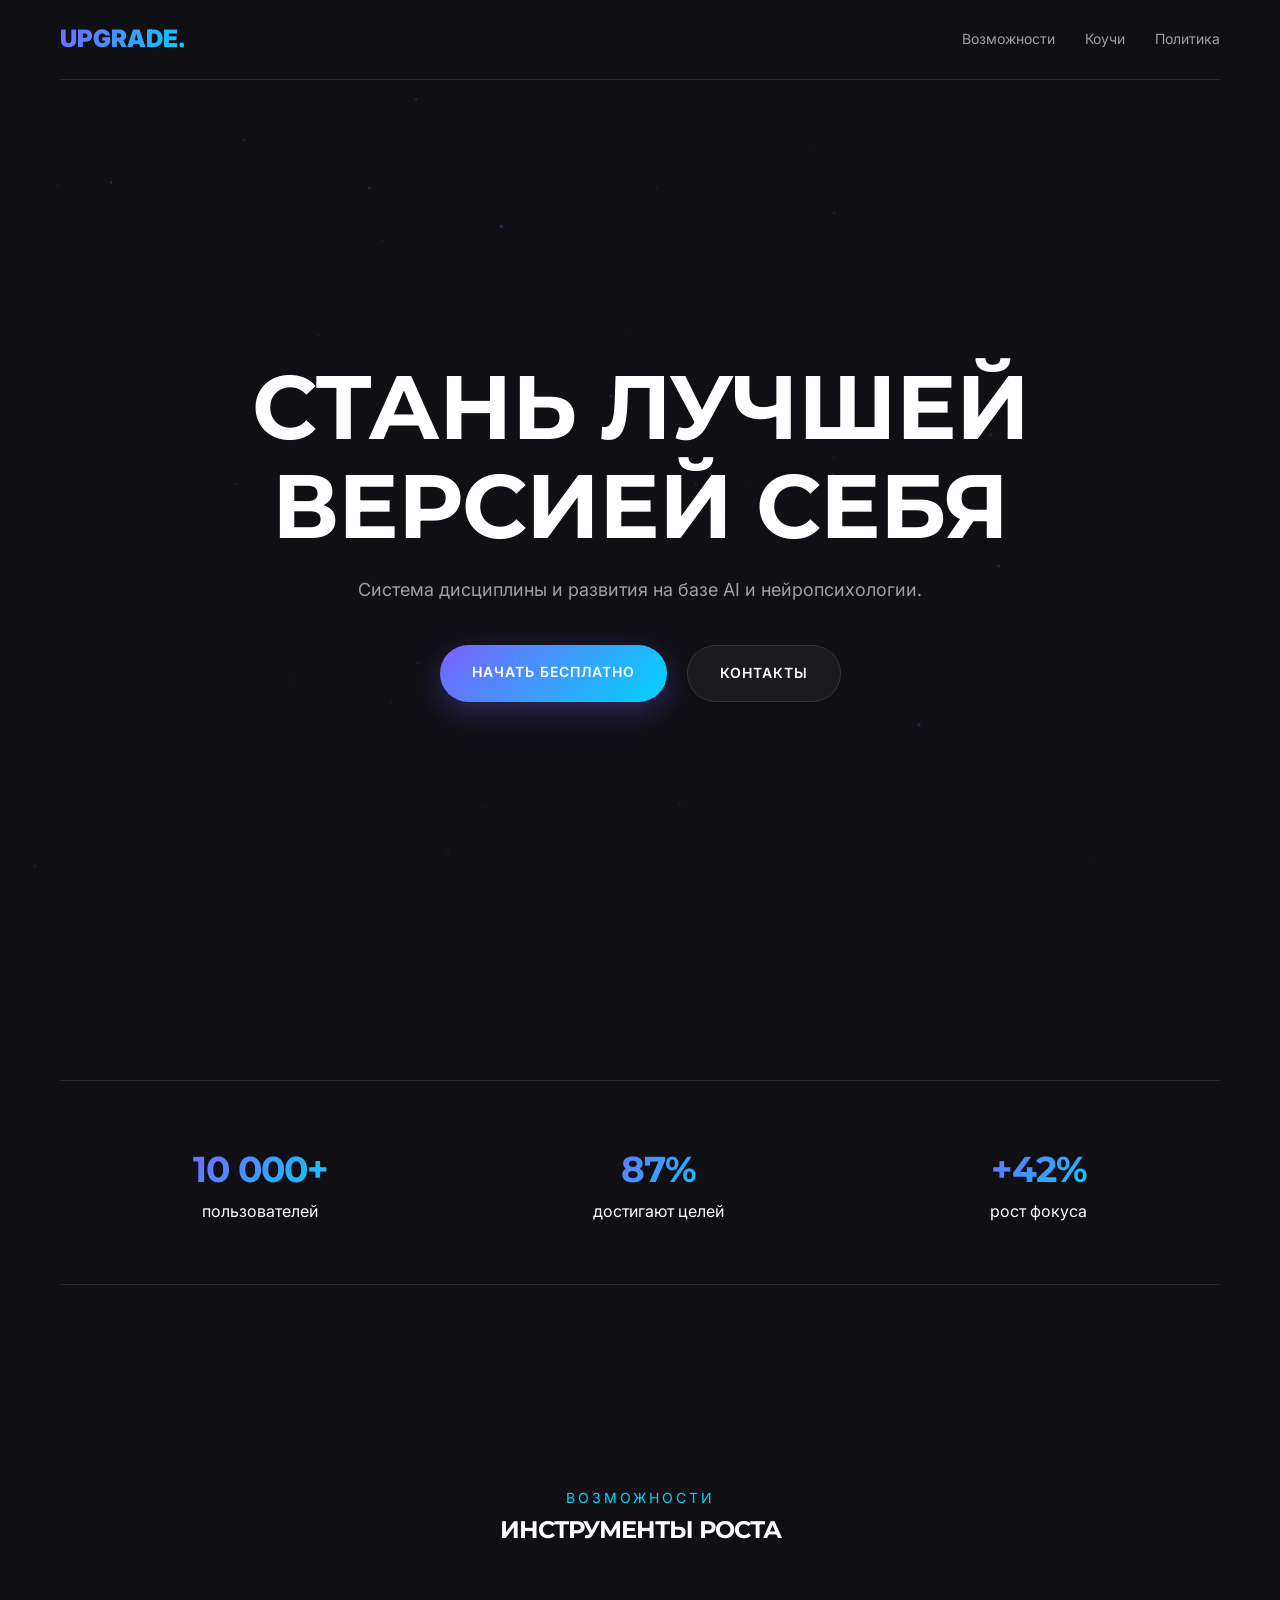
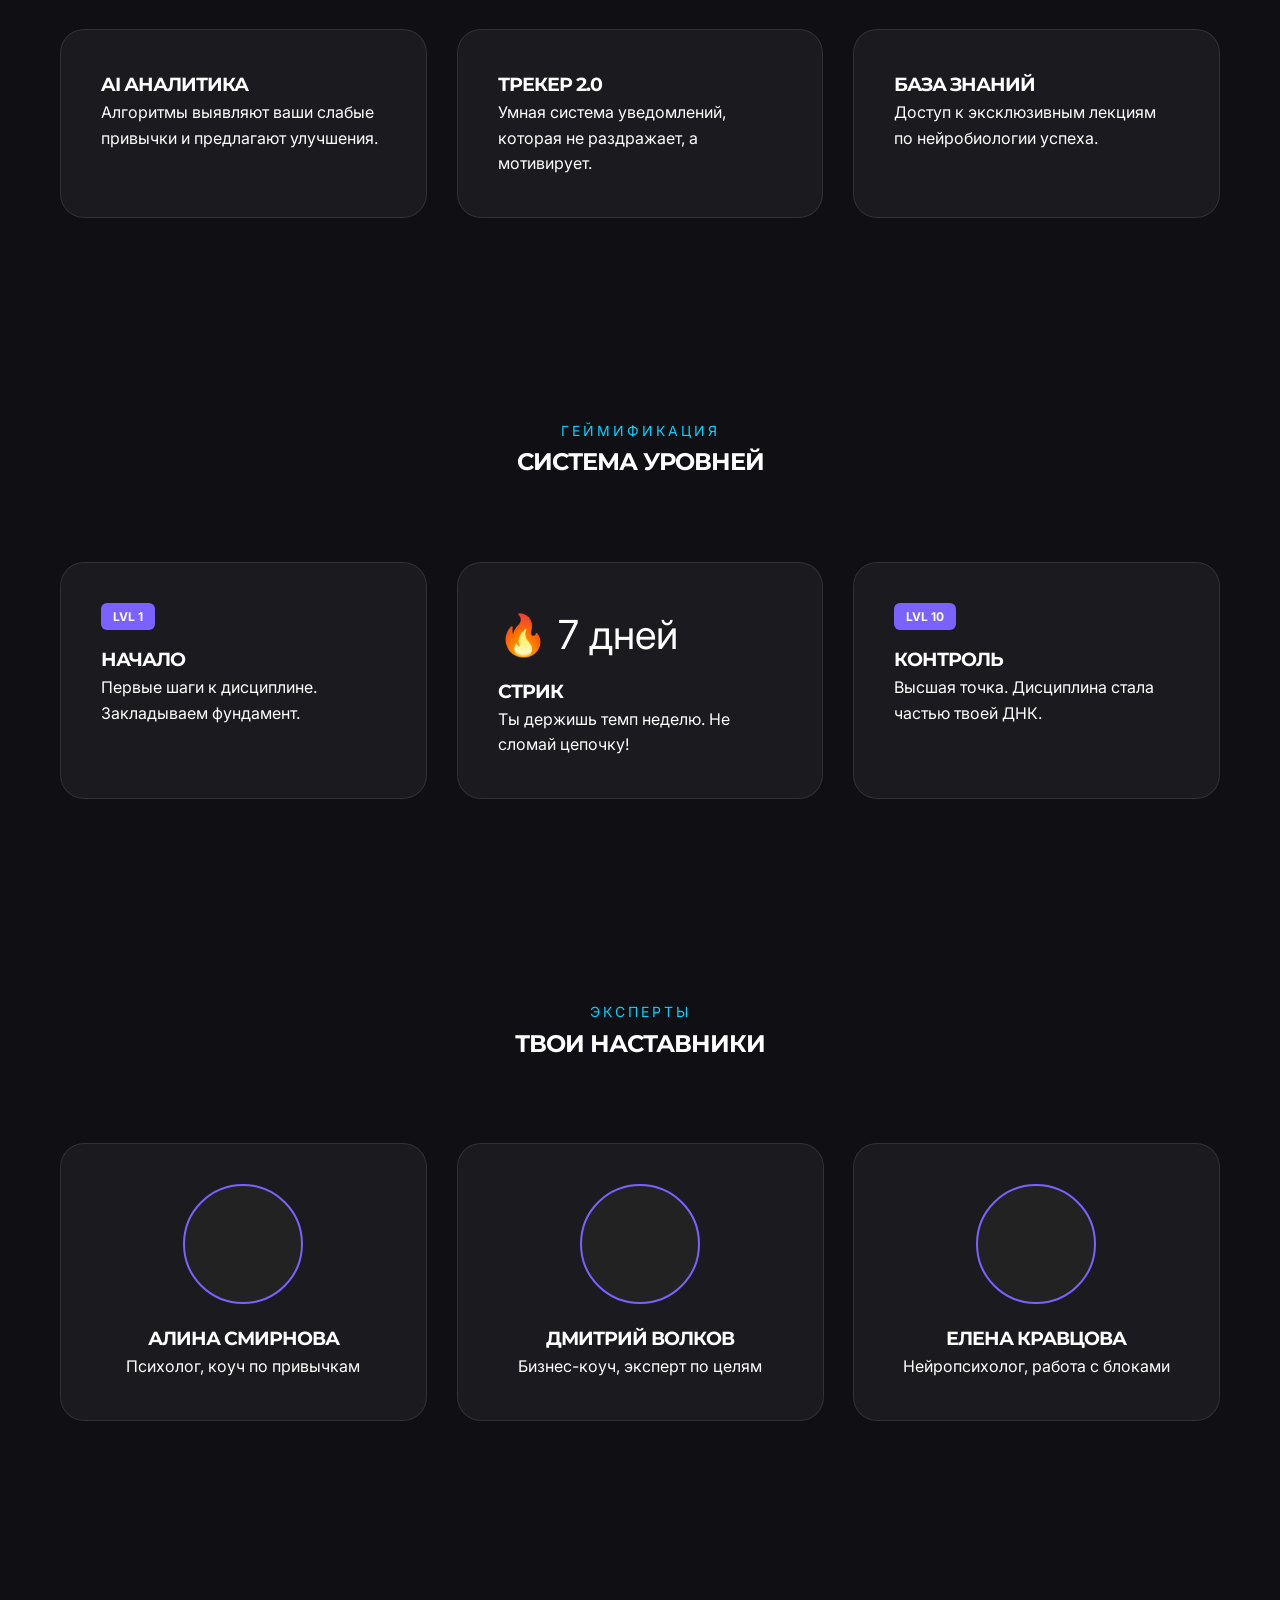
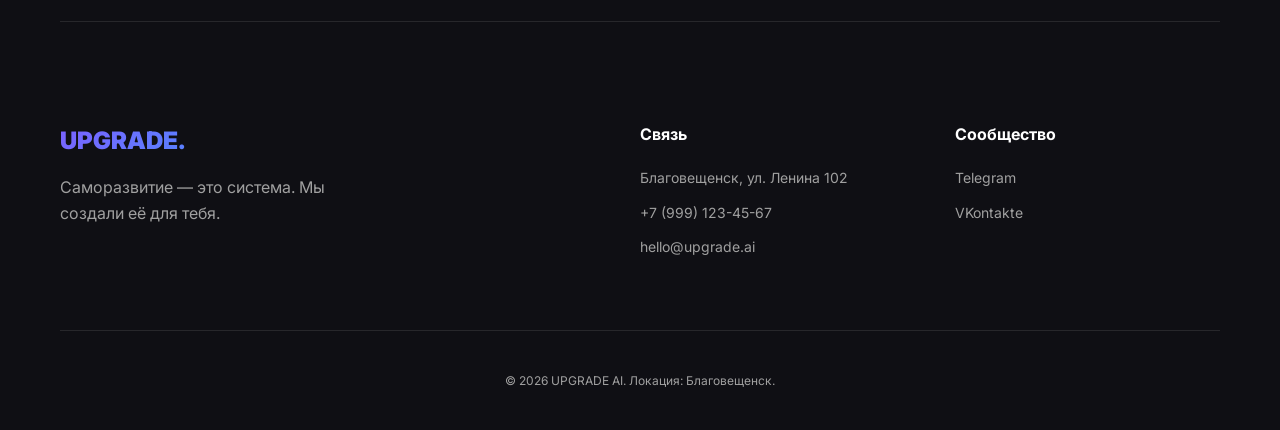
==== index.html @ e36c4b7e "Add files via upload" ====
<!DOCTYPE html>
<html lang="ru">
<head>
    <meta charset="UTF-8">
    <meta name="viewport" content="width=device-width, initial-scale=1.0">
    <title>Upgrade | Система твоего развития</title>
    
    <link rel="preconnect" href="https://fonts.googleapis.com">
    <link href="https://fonts.googleapis.com/css2?family=Inter:wght@300;400;600;800&family=Montserrat:wght@700;900&display=swap" rel="stylesheet">
    
    <link href="https://unpkg.com/aos@2.3.1/dist/aos.css" rel="stylesheet">
    
    <style>
        :root {
            --bg-color: #0F0F14;
            --accent-purple: #7B61FF;
            --accent-blue: #00D4FF;
            --text-main: #FFFFFF;
            --text-dim: #A0A0A0;
            --glass-bg: rgba(255, 255, 255, 0.05);
            --glass-border: rgba(255, 255, 255, 0.1);
            --gradient: linear-gradient(135deg, var(--accent-purple), var(--accent-blue));
        }

        * {
            margin: 0;
            padding: 0;
            box-sizing: border-box;
            scroll-behavior: smooth;
        }

        body {
            background-color: var(--bg-color);
            color: var(--text-main);
            font-family: 'Inter', sans-serif;
            overflow-x: hidden;
            line-height: 1.6;
        }

        h1, h2, h3 {
            font-family: 'Montserrat', sans-serif;
            text-transform: uppercase;
            letter-spacing: -1px;
        }

        /* Canvas Background */
        #bg-canvas {
            position: fixed;
            top: 0;
            left: 0;
            width: 100%;
            height: 100%;
            z-index: -1;
            opacity: 0.6;
        }

        .container {
            max-width: 1200px;
            margin: 0 auto;
            padding: 0 20px;
        }

        /* --- HEADER --- */
        nav {
            height: 80px;
            display: flex;
            justify-content: space-between;
            align-items: center;
            border-bottom: 1px solid var(--glass-border);
            backdrop-filter: blur(10px);
            position: sticky;
            top: 0;
            z-index: 100;
        }

        .logo {
            font-weight: 900;
            font-size: 24px;
            background: var(--gradient);
            -webkit-background-clip: text;
            -webkit-text-fill-color: transparent;
            text-decoration: none;
        }

        .nav-links {
            display: flex;
            gap: 30px;
        }

        .nav-links a {
            color: var(--text-dim);
            text-decoration: none;
            font-size: 14px;
            transition: 0.3s;
            cursor: pointer;
        }

        .nav-links a:hover {
            color: var(--accent-blue);
        }

        /* --- HERO SECTION --- */
        .hero {
            height: 100vh;
            display: flex;
            flex-direction: column;
            justify-content: center;
            align-items: center;
            text-align: center;
        }

        .hero h1 {
            font-size: clamp(40px, 8vw, 90px);
            margin-bottom: 20px;
            line-height: 1.1;
        }

        .hero p {
            font-size: 18px;
            color: var(--text-dim);
            max-width: 600px;
            margin-bottom: 40px;
        }

        .btn-group {
            display: flex;
            gap: 20px;
        }

        .btn {
            padding: 16px 32px;
            border-radius: 50px;
            text-decoration: none;
            font-weight: 600;
            transition: 0.3s cubic-bezier(0.4, 0, 0.2, 1);
            font-size: 14px;
            text-transform: uppercase;
            letter-spacing: 1px;
            display: inline-block;
            cursor: pointer;
            border: none;
        }

        .btn-primary {
            background: var(--gradient);
            color: white;
            box-shadow: 0 10px 30px rgba(123, 97, 255, 0.3);
        }

        .btn-primary:hover {
            transform: translateY(-5px);
            box-shadow: 0 15px 40px rgba(123, 97, 255, 0.5);
        }

        .btn-secondary {
            border: 1px solid var(--glass-border);
            color: white;
            background: var(--glass-bg);
        }

        /* --- STATS --- */
        .stats-bar {
            display: flex;
            justify-content: space-around;
            padding: 60px 0;
            border-top: 1px solid var(--glass-border);
            border-bottom: 1px solid var(--glass-border);
            margin: 100px 0;
            text-align: center;
        }

        .stat-item h3 {
            font-size: 36px;
            background: var(--gradient);
            -webkit-background-clip: text;
            -webkit-text-fill-color: transparent;
        }

        /* --- GRID & CARDS --- */
        section { padding: 100px 0; }
        
        .section-title {
            text-align: center;
            margin-bottom: 80px;
        }

        .section-title span {
            color: var(--accent-blue);
            font-size: 14px;
            letter-spacing: 3px;
        }

        .grid {
            display: grid;
            grid-template-columns: repeat(auto-fit, minmax(280px, 1fr));
            gap: 30px;
        }

        .glass-card {
            background: var(--glass-bg);
            border: 1px solid var(--glass-border);
            padding: 40px;
            border-radius: 24px;
            backdrop-filter: blur(12px);
            transition: 0.4s ease;
        }

        .glass-card:hover {
            transform: translateY(-10px);
            border-color: var(--accent-purple);
        }

        /* --- GAMIFICATION --- */
        .level-badge {
            display: inline-block;
            padding: 4px 12px;
            border-radius: 6px;
            background: var(--accent-purple);
            font-size: 12px;
            font-weight: bold;
            margin-bottom: 15px;
        }

        .streak-fire { font-size: 40px; margin-bottom: 10px; }

        /* --- COACHES --- */
        .coach-card { text-align: center; }
        .coach-img {
            width: 120px;
            height: 120px;
            border-radius: 50%;
            margin: 0 auto 20px;
            background: #222;
            border: 2px solid var(--accent-purple);
        }

        /* --- PRICING --- */
        .featured { border: 2px solid var(--accent-purple) !important; transform: scale(1.05); }

        /* --- FOOTER --- */
        footer {
            padding: 100px 0 40px;
            border-top: 1px solid var(--glass-border);
            margin-top: 100px;
        }

        .footer-grid {
            display: grid;
            grid-template-columns: 2fr 1fr 1fr;
            gap: 50px;
            margin-bottom: 60px;
        }

        .footer-logo-side p { color: var(--text-dim); margin-top: 15px; max-width: 300px; }
        .footer-title { margin-bottom: 20px; font-size: 16px; }
        .contact-list { list-style: none; }
        .contact-list li { margin-bottom: 12px; color: var(--text-dim); font-size: 14px; }
        .contact-list a { color: var(--text-dim); text-decoration: none; transition: 0.3s; }
        .contact-list a:hover { color: var(--accent-blue); }

        .copyright {
            text-align: center;
            padding-top: 40px;
            border-top: 1px solid var(--glass-border);
            font-size: 12px;
            color: var(--text-dim);
        }

        /* --- MODAL --- */
        .modal {
            position: fixed;
            top: 0; left: 0; width: 100%; height: 100%;
            background: rgba(0,0,0,0.9);
            backdrop-filter: blur(20px);
            z-index: 1000;
            display: none;
            justify-content: center;
            align-items: center;
            padding: 20px;
        }

        .modal-content {
            background: #16161D;
            border: 1px solid var(--glass-border);
            width: 100%; max-width: 700px;
            max-height: 80vh;
            border-radius: 30px;
            padding: 40px;
            overflow-y: auto;
            position: relative;
        }

        .close-modal {
            position: absolute; top: 20px; right: 20px;
            font-size: 24px; cursor: pointer; color: var(--text-dim);
        }

        @media (max-width: 768px) {
            .footer-grid { grid-template-columns: 1fr; }
            .hero h1 { font-size: 40px; }
        }
    </style>
</head>
<body>

    <canvas id="bg-canvas"></canvas>

    <div class="container">
        <nav>
            <a href="#" class="logo">UPGRADE.</a>
            <div class="nav-links">
                <a href="#features">Возможности</a>
                <a href="#coaches">Коучи</a>
                <a onclick="openModal()">Политика</a>
            </div>
        </nav>

        <section class="hero">
            <h1 data-aos="zoom-out">Стань лучшей <br> версией себя</h1>
            <p data-aos="fade-up" data-aos-delay="200">Система дисциплины и развития на базе AI и нейропсихологии.</p>
            <div class="btn-group" data-aos="fade-up" data-aos-delay="400">
                <a href="#" class="btn btn-primary">Начать бесплатно</a>
                <a href="#contacts" class="btn btn-secondary">Контакты</a>
            </div>
        </section>

        <div class="stats-bar" data-aos="fade-in">
            <div class="stat-item"><h3>10 000+</h3><p>пользователей</p></div>
            <div class="stat-item"><h3>87%</h3><p>достигают целей</p></div>
            <div class="stat-item"><h3>+42%</h3><p>рост фокуса</p></div>
        </div>

        <section id="features">
            <div class="section-title" data-aos="fade-up">
                <span>ВОЗМОЖНОСТИ</span>
                <h2>Инструменты роста</h2>
            </div>
            <div class="grid">
                <div class="glass-card" data-aos="fade-up">
                    <h3>AI Аналитика</h3>
                    <p>Алгоритмы выявляют ваши слабые привычки и предлагают улучшения.</p>
                </div>
                <div class="glass-card" data-aos="fade-up" data-aos-delay="100">
                    <h3>Трекер 2.0</h3>
                    <p>Умная система уведомлений, которая не раздражает, а мотивирует.</p>
                </div>
                <div class="glass-card" data-aos="fade-up" data-aos-delay="200">
                    <h3>База знаний</h3>
                    <p>Доступ к эксклюзивным лекциям по нейробиологии успеха.</p>
                </div>
            </div>
        </section>

        <section>
            <div class="section-title" data-aos="fade-up">
                <span>ГЕЙМИФИКАЦИЯ</span>
                <h2>Система уровней</h2>
            </div>
            <div class="grid">
                <div class="glass-card" data-aos="fade-right">
                    <div class="level-badge">LVL 1</div>
                    <h3>Начало</h3>
                    <p>Первые шаги к дисциплине. Закладываем фундамент.</p>
                </div>
                <div class="glass-card" data-aos="fade-up">
                    <div class="streak-fire">🔥 7 дней</div>
                    <h3>Стрик</h3>
                    <p>Ты держишь темп неделю. Не сломай цепочку!</p>
                </div>
                <div class="glass-card" data-aos="fade-left">
                    <div class="level-badge">LVL 10</div>
                    <h3>Контроль</h3>
                    <p>Высшая точка. Дисциплина стала частью твоей ДНК.</p>
                </div>
            </div>
        </section>

        <section id="coaches">
            <div class="section-title" data-aos="fade-up">
                <span>ЭКСПЕРТЫ</span>
                <h2>Твои наставники</h2>
            </div>
            <div class="grid">
                <div class="glass-card coach-card" data-aos="flip-left">
                    <div class="coach-img"></div>
                    <h3>Алина Смирнова</h3>
                    <p>Психолог, коуч по привычкам</p>
                </div>
                <div class="glass-card coach-card" data-aos="flip-left" data-aos-delay="100">
                    <div class="coach-img"></div>
                    <h3>Дмитрий Волков</h3>
                    <p>Бизнес-коуч, эксперт по целям</p>
                </div>
                <div class="glass-card coach-card" data-aos="flip-left" data-aos-delay="200">
                    <div class="coach-img"></div>
                    <h3>Елена Кравцова</h3>
                    <p>Нейропсихолог, работа с блоками</p>
                </div>
            </div>
        </section>

        <footer id="contacts">
            <div class="footer-grid">
                <div class="footer-logo-side">
                    <div class="logo">UPGRADE.</div>
                    <p>Саморазвитие — это система. Мы создали её для тебя.</p>
                </div>
                
                <div>
                    <h4 class="footer-title">Связь</h4>
                    <ul class="contact-list">
                        <li>Благовещенск, ул. Ленина 102</li>
                        <li><a href="tel:+79991234567">+7 (999) 123-45-67</a></li>
                        <li><a href="mailto:hello@upgrade.ai">hello@upgrade.ai</a></li>
                    </ul>
                </div>

                <div>
                    <h4 class="footer-title">Сообщество</h4>
                    <ul class="contact-list">
                        <li><a href="#">Telegram</a></li>
                        <li><a href="#">VKontakte</a></li>
                    </ul>
                </div>
            </div>
            <div class="copyright">
                © 2026 UPGRADE AI. Локация: Благовещенск.
            </div>
        </footer>
    </div>

    <div id="privacyModal" class="modal">
        <div class="modal-content">
            <span class="close-modal" onclick="closeModal()">&times;</span>
            <h2>Политика конфиденциальности</h2>
            <p><strong>Последнее обновление:</strong> 22 апреля 2026 г.</p>
            <p>Ваша конфиденциальность важна для нас. Upgrade AI ("мы", "наш") обязуется защищать ваши персональные данные.</p>
            
            <h3>1. Сбор данных</h3>
            <p>Мы собираем информацию, которую вы предоставляете напрямую: имя, email и данные о ваших привычках для работы алгоритмов AI.</p>
            
            <h3>2. Использование данных</h3>
            <p>Данные используются исключительно для построения ваших персональных графиков продуктивности и связи с коучами. Мы не продаем ваши данные третьим лицам.</p>
            
            <h3>3. Безопасность</h3>
            <p>Все данные шифруются по протоколу AES-256. Доступ к вашим целям имеют только вы и ваш персональный наставник (в тарифе Elite).</p>
            
            <h3>4. Ваши права</h3>
            <p>Вы имеете право в любой момент выгрузить свои данные или полностью удалить аккаунт из нашей системы.</p>
            <button class="btn btn-secondary" onclick="closeModal()">Понятно</button>
        </div>
    </div>

    <script src="https://unpkg.com/aos@2.3.1/dist/aos.js"></script>
    <script>
        AOS.init({ duration: 1000, once: true });

        function openModal() { document.getElementById('privacyModal').style.display = 'flex'; }
        function closeModal() { document.getElementById('privacyModal').style.display = 'none'; }

        // Particles
        const canvas = document.getElementById('bg-canvas');
        const ctx = canvas.getContext('2d');
        let particles = [];
        function resize() { canvas.width = window.innerWidth; canvas.height = window.innerHeight; }
        window.addEventListener('resize', resize); resize();
        class Particle {
            constructor() {
                this.x = Math.random() * canvas.width;
                this.y = Math.random() * canvas.height;
                this.size = Math.random() * 2;
                this.speedX = Math.random() * 0.4 - 0.2;
                this.speedY = Math.random() * 0.4 - 0.2;
                this.opacity = Math.random() * 0.5;
            }
            update() {
                this.x += this.speedX; this.y += this.speedY;
                if (this.x > canvas.width) this.x = 0; if (this.y > canvas.height) this.y = 0;
            }
            draw() {
                ctx.fillStyle = `rgba(123, 97, 255, ${this.opacity})`;
                ctx.beginPath(); ctx.arc(this.x, this.y, this.size, 0, Math.PI * 2); ctx.fill();
            }
        }
        for (let i = 0; i < 70; i++) particles.push(new Particle());
        function animate() {
            ctx.clearRect(0, 0, canvas.width, canvas.height);
            particles.forEach(p => { p.update(); p.draw(); });
            requestAnimationFrame(animate);
        }
        animate();
    </script>
</body>
</html>
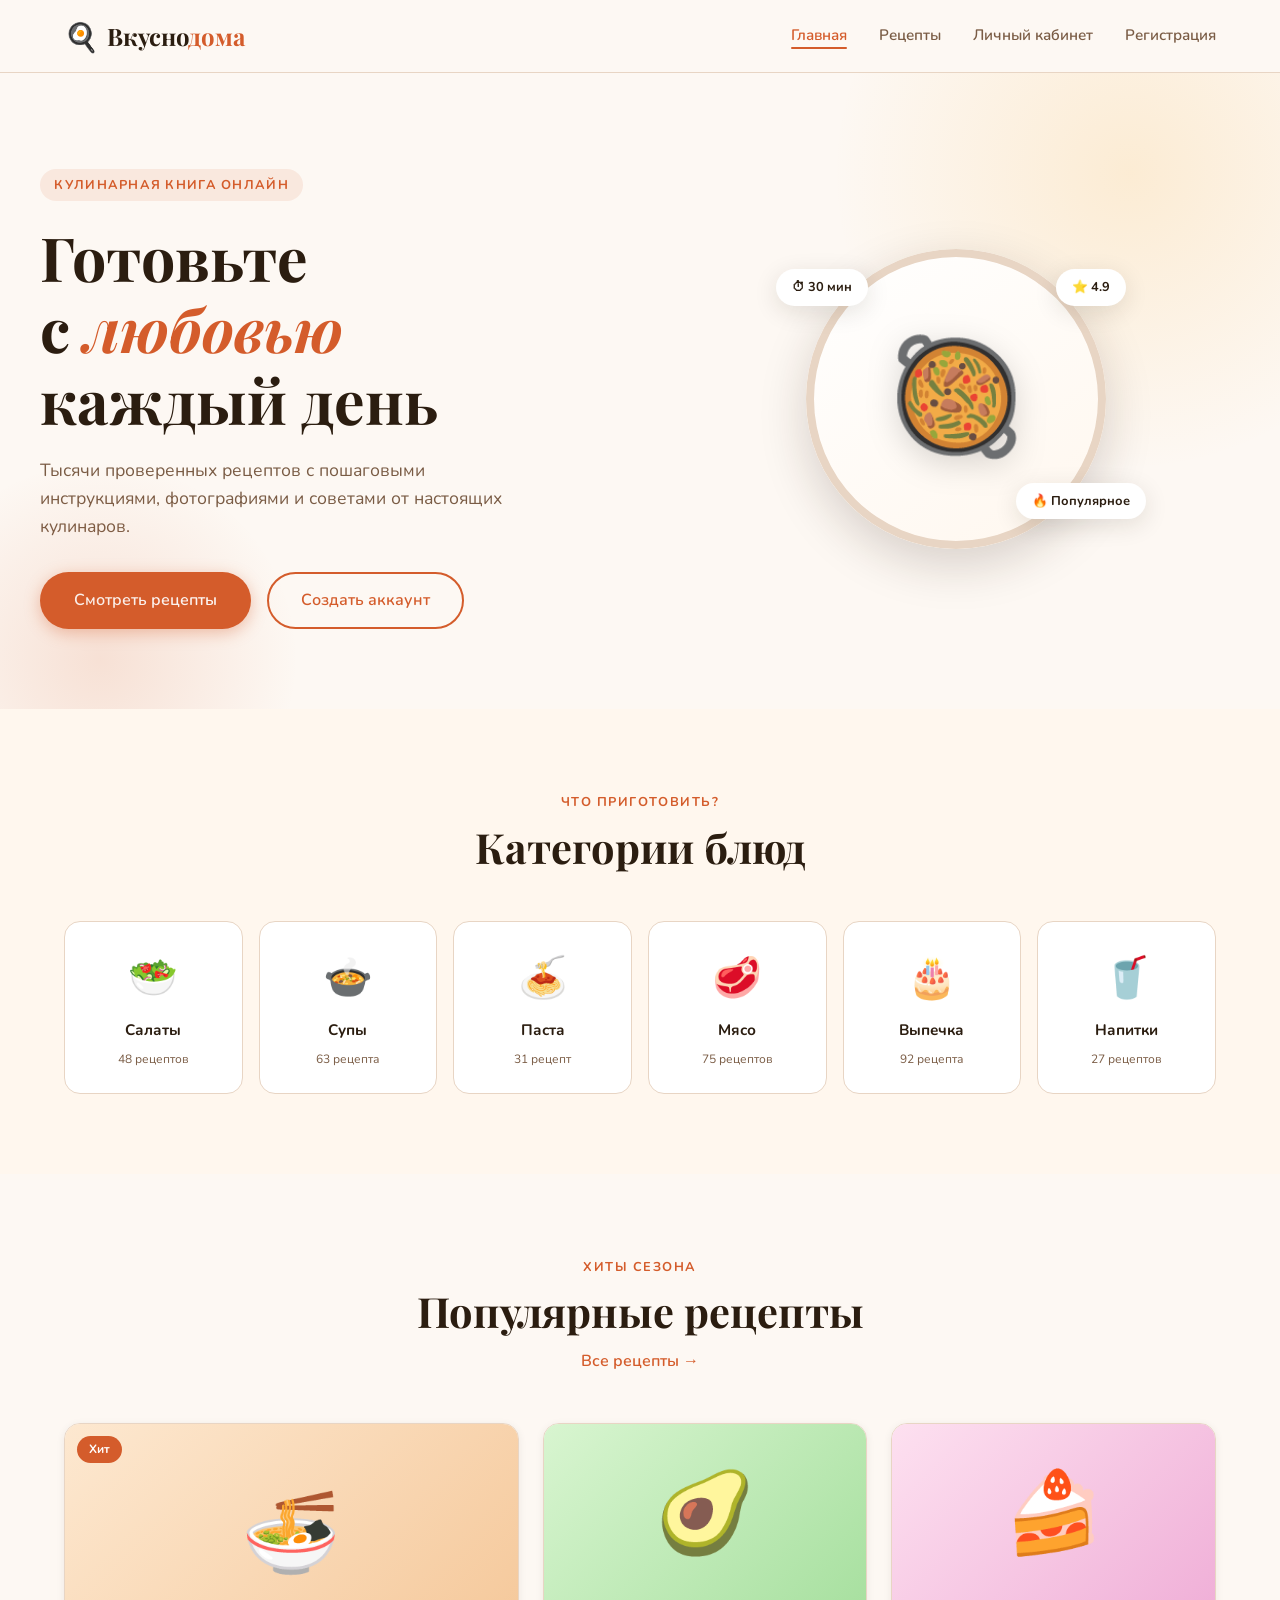
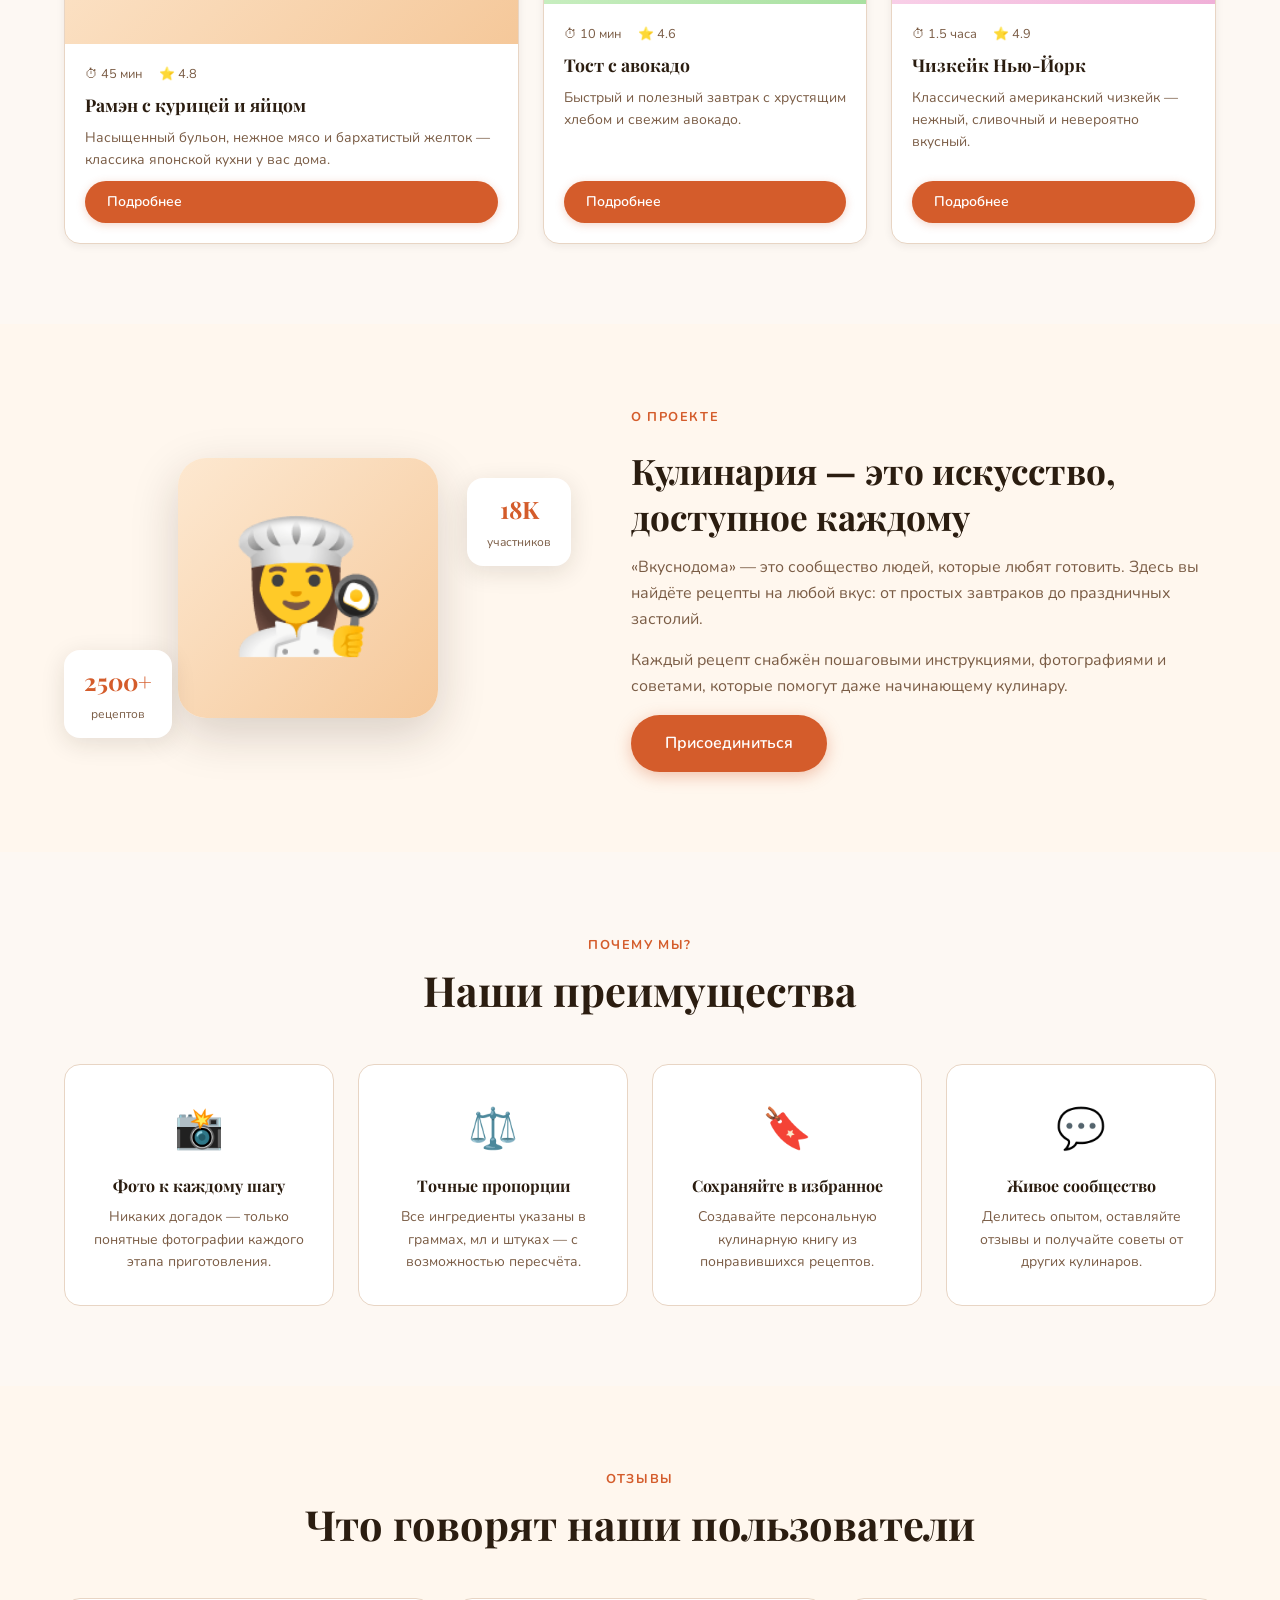
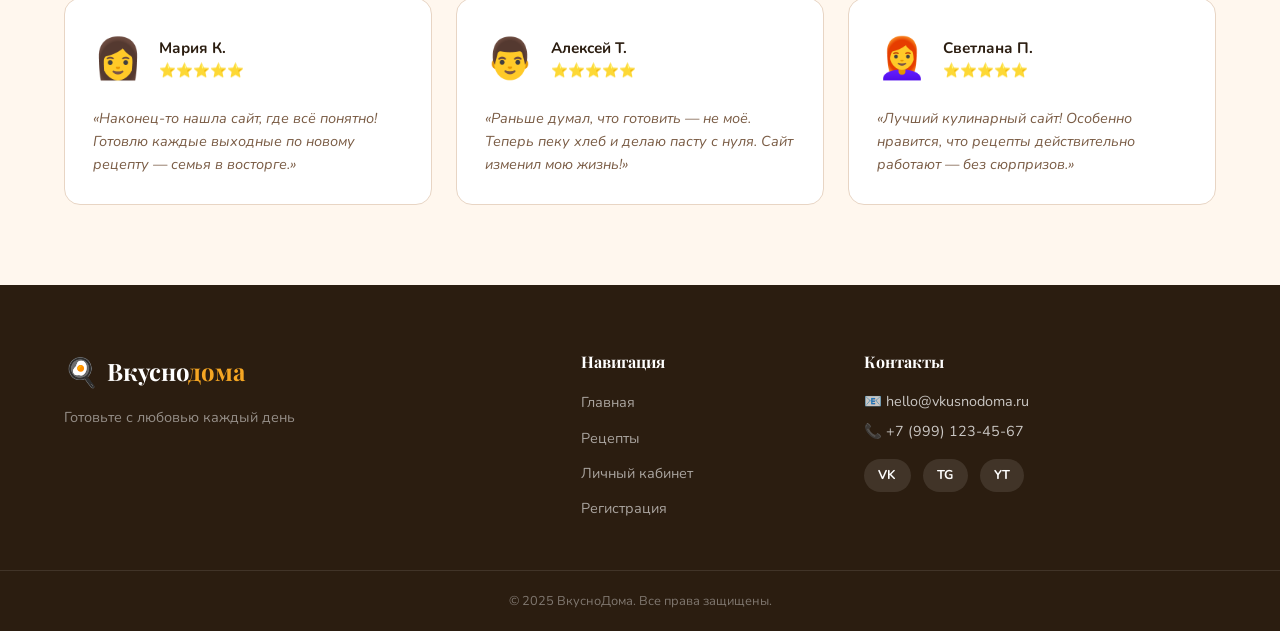
==== commit 31008be4: "Add files via upload" ====
--- a/index.html
+++ b/index.html
@@ -1,494 +1,346 @@
-<!DOCTYPE html>
-<html lang="ru">
-<head>
-    <meta charset="UTF-8">
-    <meta name="viewport" content="width=device-width, initial-scale=1.0">
-    <title>Upgrade | Система твоего развития</title>
-    
-    <link rel="preconnect" href="https://fonts.googleapis.com">
-    <link href="https://fonts.googleapis.com/css2?family=Inter:wght@300;400;600;800&family=Montserrat:wght@700;900&display=swap" rel="stylesheet">
-    
-    <link href="https://unpkg.com/aos@2.3.1/dist/aos.css" rel="stylesheet">
-    
-    <style>
-        :root {
-            --bg-color: #0F0F14;
-            --accent-purple: #7B61FF;
-            --accent-blue: #00D4FF;
-            --text-main: #FFFFFF;
-            --text-dim: #A0A0A0;
-            --glass-bg: rgba(255, 255, 255, 0.05);
-            --glass-border: rgba(255, 255, 255, 0.1);
-            --gradient: linear-gradient(135deg, var(--accent-purple), var(--accent-blue));
-        }
-
-        * {
-            margin: 0;
-            padding: 0;
-            box-sizing: border-box;
-            scroll-behavior: smooth;
-        }
-
-        body {
-            background-color: var(--bg-color);
-            color: var(--text-main);
-            font-family: 'Inter', sans-serif;
-            overflow-x: hidden;
-            line-height: 1.6;
-        }
-
-        h1, h2, h3 {
-            font-family: 'Montserrat', sans-serif;
-            text-transform: uppercase;
-            letter-spacing: -1px;
-        }
-
-        /* Canvas Background */
-        #bg-canvas {
-            position: fixed;
-            top: 0;
-            left: 0;
-            width: 100%;
-            height: 100%;
-            z-index: -1;
-            opacity: 0.6;
-        }
-
-        .container {
-            max-width: 1200px;
-            margin: 0 auto;
-            padding: 0 20px;
-        }
-
-        /* --- HEADER --- */
-        nav {
-            height: 80px;
-            display: flex;
-            justify-content: space-between;
-            align-items: center;
-            border-bottom: 1px solid var(--glass-border);
-            backdrop-filter: blur(10px);
-            position: sticky;
-            top: 0;
-            z-index: 100;
-        }
-
-        .logo {
-            font-weight: 900;
-            font-size: 24px;
-            background: var(--gradient);
-            -webkit-background-clip: text;
-            -webkit-text-fill-color: transparent;
-            text-decoration: none;
-        }
-
-        .nav-links {
-            display: flex;
-            gap: 30px;
-        }
-
-        .nav-links a {
-            color: var(--text-dim);
-            text-decoration: none;
-            font-size: 14px;
-            transition: 0.3s;
-            cursor: pointer;
-        }
-
-        .nav-links a:hover {
-            color: var(--accent-blue);
-        }
-
-        /* --- HERO SECTION --- */
-        .hero {
-            height: 100vh;
-            display: flex;
-            flex-direction: column;
-            justify-content: center;
-            align-items: center;
-            text-align: center;
-        }
-
-        .hero h1 {
-            font-size: clamp(40px, 8vw, 90px);
-            margin-bottom: 20px;
-            line-height: 1.1;
-        }
-
-        .hero p {
-            font-size: 18px;
-            color: var(--text-dim);
-            max-width: 600px;
-            margin-bottom: 40px;
-        }
-
-        .btn-group {
-            display: flex;
-            gap: 20px;
-        }
-
-        .btn {
-            padding: 16px 32px;
-            border-radius: 50px;
-            text-decoration: none;
-            font-weight: 600;
-            transition: 0.3s cubic-bezier(0.4, 0, 0.2, 1);
-            font-size: 14px;
-            text-transform: uppercase;
-            letter-spacing: 1px;
-            display: inline-block;
-            cursor: pointer;
-            border: none;
-        }
-
-        .btn-primary {
-            background: var(--gradient);
-            color: white;
-            box-shadow: 0 10px 30px rgba(123, 97, 255, 0.3);
-        }
-
-        .btn-primary:hover {
-            transform: translateY(-5px);
-            box-shadow: 0 15px 40px rgba(123, 97, 255, 0.5);
-        }
-
-        .btn-secondary {
-            border: 1px solid var(--glass-border);
-            color: white;
-            background: var(--glass-bg);
-        }
-
-        /* --- STATS --- */
-        .stats-bar {
-            display: flex;
-            justify-content: space-around;
-            padding: 60px 0;
-            border-top: 1px solid var(--glass-border);
-            border-bottom: 1px solid var(--glass-border);
-            margin: 100px 0;
-            text-align: center;
-        }
-
-        .stat-item h3 {
-            font-size: 36px;
-            background: var(--gradient);
-            -webkit-background-clip: text;
-            -webkit-text-fill-color: transparent;
-        }
-
-        /* --- GRID & CARDS --- */
-        section { padding: 100px 0; }
-        
-        .section-title {
-            text-align: center;
-            margin-bottom: 80px;
-        }
-
-        .section-title span {
-            color: var(--accent-blue);
-            font-size: 14px;
-            letter-spacing: 3px;
-        }
-
-        .grid {
-            display: grid;
-            grid-template-columns: repeat(auto-fit, minmax(280px, 1fr));
-            gap: 30px;
-        }
-
-        .glass-card {
-            background: var(--glass-bg);
-            border: 1px solid var(--glass-border);
-            padding: 40px;
-            border-radius: 24px;
-            backdrop-filter: blur(12px);
-            transition: 0.4s ease;
-        }
-
-        .glass-card:hover {
-            transform: translateY(-10px);
-            border-color: var(--accent-purple);
-        }
-
-        /* --- GAMIFICATION --- */
-        .level-badge {
-            display: inline-block;
-            padding: 4px 12px;
-            border-radius: 6px;
-            background: var(--accent-purple);
-            font-size: 12px;
-            font-weight: bold;
-            margin-bottom: 15px;
-        }
-
-        .streak-fire { font-size: 40px; margin-bottom: 10px; }
-
-        /* --- COACHES --- */
-        .coach-card { text-align: center; }
-        .coach-img {
-            width: 120px;
-            height: 120px;
-            border-radius: 50%;
-            margin: 0 auto 20px;
-            background: #222;
-            border: 2px solid var(--accent-purple);
-        }
-
-        /* --- PRICING --- */
-        .featured { border: 2px solid var(--accent-purple) !important; transform: scale(1.05); }
-
-        /* --- FOOTER --- */
-        footer {
-            padding: 100px 0 40px;
-            border-top: 1px solid var(--glass-border);
-            margin-top: 100px;
-        }
-
-        .footer-grid {
-            display: grid;
-            grid-template-columns: 2fr 1fr 1fr;
-            gap: 50px;
-            margin-bottom: 60px;
-        }
-
-        .footer-logo-side p { color: var(--text-dim); margin-top: 15px; max-width: 300px; }
-        .footer-title { margin-bottom: 20px; font-size: 16px; }
-        .contact-list { list-style: none; }
-        .contact-list li { margin-bottom: 12px; color: var(--text-dim); font-size: 14px; }
-        .contact-list a { color: var(--text-dim); text-decoration: none; transition: 0.3s; }
-        .contact-list a:hover { color: var(--accent-blue); }
-
-        .copyright {
-            text-align: center;
-            padding-top: 40px;
-            border-top: 1px solid var(--glass-border);
-            font-size: 12px;
-            color: var(--text-dim);
-        }
-
-        /* --- MODAL --- */
-        .modal {
-            position: fixed;
-            top: 0; left: 0; width: 100%; height: 100%;
-            background: rgba(0,0,0,0.9);
-            backdrop-filter: blur(20px);
-            z-index: 1000;
-            display: none;
-            justify-content: center;
-            align-items: center;
-            padding: 20px;
-        }
-
-        .modal-content {
-            background: #16161D;
-            border: 1px solid var(--glass-border);
-            width: 100%; max-width: 700px;
-            max-height: 80vh;
-            border-radius: 30px;
-            padding: 40px;
-            overflow-y: auto;
-            position: relative;
-        }
-
-        .close-modal {
-            position: absolute; top: 20px; right: 20px;
-            font-size: 24px; cursor: pointer; color: var(--text-dim);
-        }
-
-        @media (max-width: 768px) {
-            .footer-grid { grid-template-columns: 1fr; }
-            .hero h1 { font-size: 40px; }
-        }
-    </style>
-</head>
-<body>
-
-    <canvas id="bg-canvas"></canvas>
-
-    <div class="container">
-        <nav>
-            <a href="#" class="logo">UPGRADE.</a>
-            <div class="nav-links">
-                <a href="#features">Возможности</a>
-                <a href="#coaches">Коучи</a>
-                <a onclick="openModal()">Политика</a>
-            </div>
-        </nav>
-
-        <section class="hero">
-            <h1 data-aos="zoom-out">Стань лучшей <br> версией себя</h1>
-            <p data-aos="fade-up" data-aos-delay="200">Система дисциплины и развития на базе AI и нейропсихологии.</p>
-            <div class="btn-group" data-aos="fade-up" data-aos-delay="400">
-                <a href="#" class="btn btn-primary">Начать бесплатно</a>
-                <a href="#contacts" class="btn btn-secondary">Контакты</a>
-            </div>
-        </section>
-
-        <div class="stats-bar" data-aos="fade-in">
-            <div class="stat-item"><h3>10 000+</h3><p>пользователей</p></div>
-            <div class="stat-item"><h3>87%</h3><p>достигают целей</p></div>
-            <div class="stat-item"><h3>+42%</h3><p>рост фокуса</p></div>
-        </div>
-
-        <section id="features">
-            <div class="section-title" data-aos="fade-up">
-                <span>ВОЗМОЖНОСТИ</span>
-                <h2>Инструменты роста</h2>
-            </div>
-            <div class="grid">
-                <div class="glass-card" data-aos="fade-up">
-                    <h3>AI Аналитика</h3>
-                    <p>Алгоритмы выявляют ваши слабые привычки и предлагают улучшения.</p>
-                </div>
-                <div class="glass-card" data-aos="fade-up" data-aos-delay="100">
-                    <h3>Трекер 2.0</h3>
-                    <p>Умная система уведомлений, которая не раздражает, а мотивирует.</p>
-                </div>
-                <div class="glass-card" data-aos="fade-up" data-aos-delay="200">
-                    <h3>База знаний</h3>
-                    <p>Доступ к эксклюзивным лекциям по нейробиологии успеха.</p>
-                </div>
-            </div>
-        </section>
-
-        <section>
-            <div class="section-title" data-aos="fade-up">
-                <span>ГЕЙМИФИКАЦИЯ</span>
-                <h2>Система уровней</h2>
-            </div>
-            <div class="grid">
-                <div class="glass-card" data-aos="fade-right">
-                    <div class="level-badge">LVL 1</div>
-                    <h3>Начало</h3>
-                    <p>Первые шаги к дисциплине. Закладываем фундамент.</p>
-                </div>
-                <div class="glass-card" data-aos="fade-up">
-                    <div class="streak-fire">🔥 7 дней</div>
-                    <h3>Стрик</h3>
-                    <p>Ты держишь темп неделю. Не сломай цепочку!</p>
-                </div>
-                <div class="glass-card" data-aos="fade-left">
-                    <div class="level-badge">LVL 10</div>
-                    <h3>Контроль</h3>
-                    <p>Высшая точка. Дисциплина стала частью твоей ДНК.</p>
-                </div>
-            </div>
-        </section>
-
-        <section id="coaches">
-            <div class="section-title" data-aos="fade-up">
-                <span>ЭКСПЕРТЫ</span>
-                <h2>Твои наставники</h2>
-            </div>
-            <div class="grid">
-                <div class="glass-card coach-card" data-aos="flip-left">
-                    <div class="coach-img"></div>
-                    <h3>Алина Смирнова</h3>
-                    <p>Психолог, коуч по привычкам</p>
-                </div>
-                <div class="glass-card coach-card" data-aos="flip-left" data-aos-delay="100">
-                    <div class="coach-img"></div>
-                    <h3>Дмитрий Волков</h3>
-                    <p>Бизнес-коуч, эксперт по целям</p>
-                </div>
-                <div class="glass-card coach-card" data-aos="flip-left" data-aos-delay="200">
-                    <div class="coach-img"></div>
-                    <h3>Елена Кравцова</h3>
-                    <p>Нейропсихолог, работа с блоками</p>
-                </div>
-            </div>
-        </section>
-
-        <footer id="contacts">
-            <div class="footer-grid">
-                <div class="footer-logo-side">
-                    <div class="logo">UPGRADE.</div>
-                    <p>Саморазвитие — это система. Мы создали её для тебя.</p>
-                </div>
-                
-                <div>
-                    <h4 class="footer-title">Связь</h4>
-                    <ul class="contact-list">
-                        <li>Благовещенск, ул. Ленина 102</li>
-                        <li><a href="tel:+79991234567">+7 (999) 123-45-67</a></li>
-                        <li><a href="mailto:hello@upgrade.ai">hello@upgrade.ai</a></li>
-                    </ul>
-                </div>
-
-                <div>
-                    <h4 class="footer-title">Сообщество</h4>
-                    <ul class="contact-list">
-                        <li><a href="#">Telegram</a></li>
-                        <li><a href="#">VKontakte</a></li>
-                    </ul>
-                </div>
-            </div>
-            <div class="copyright">
-                © 2026 UPGRADE AI. Локация: Благовещенск.
-            </div>
-        </footer>
-    </div>
-
-    <div id="privacyModal" class="modal">
-        <div class="modal-content">
-            <span class="close-modal" onclick="closeModal()">&times;</span>
-            <h2>Политика конфиденциальности</h2>
-            <p><strong>Последнее обновление:</strong> 22 апреля 2026 г.</p>
-            <p>Ваша конфиденциальность важна для нас. Upgrade AI ("мы", "наш") обязуется защищать ваши персональные данные.</p>
-            
-            <h3>1. Сбор данных</h3>
-            <p>Мы собираем информацию, которую вы предоставляете напрямую: имя, email и данные о ваших привычках для работы алгоритмов AI.</p>
-            
-            <h3>2. Использование данных</h3>
-            <p>Данные используются исключительно для построения ваших персональных графиков продуктивности и связи с коучами. Мы не продаем ваши данные третьим лицам.</p>
-            
-            <h3>3. Безопасность</h3>
-            <p>Все данные шифруются по протоколу AES-256. Доступ к вашим целям имеют только вы и ваш персональный наставник (в тарифе Elite).</p>
-            
-            <h3>4. Ваши права</h3>
-            <p>Вы имеете право в любой момент выгрузить свои данные или полностью удалить аккаунт из нашей системы.</p>
-            <button class="btn btn-secondary" onclick="closeModal()">Понятно</button>
-        </div>
-    </div>
-
-    <script src="https://unpkg.com/aos@2.3.1/dist/aos.js"></script>
-    <script>
-        AOS.init({ duration: 1000, once: true });
-
-        function openModal() { document.getElementById('privacyModal').style.display = 'flex'; }
-        function closeModal() { document.getElementById('privacyModal').style.display = 'none'; }
-
-        // Particles
-        const canvas = document.getElementById('bg-canvas');
-        const ctx = canvas.getContext('2d');
-        let particles = [];
-        function resize() { canvas.width = window.innerWidth; canvas.height = window.innerHeight; }
-        window.addEventListener('resize', resize); resize();
-        class Particle {
-            constructor() {
-                this.x = Math.random() * canvas.width;
-                this.y = Math.random() * canvas.height;
-                this.size = Math.random() * 2;
-                this.speedX = Math.random() * 0.4 - 0.2;
-                this.speedY = Math.random() * 0.4 - 0.2;
-                this.opacity = Math.random() * 0.5;
-            }
-            update() {
-                this.x += this.speedX; this.y += this.speedY;
-                if (this.x > canvas.width) this.x = 0; if (this.y > canvas.height) this.y = 0;
-            }
-            draw() {
-                ctx.fillStyle = `rgba(123, 97, 255, ${this.opacity})`;
-                ctx.beginPath(); ctx.arc(this.x, this.y, this.size, 0, Math.PI * 2); ctx.fill();
-            }
-        }
-        for (let i = 0; i < 70; i++) particles.push(new Particle());
-        function animate() {
-            ctx.clearRect(0, 0, canvas.width, canvas.height);
-            particles.forEach(p => { p.update(); p.draw(); });
-            requestAnimationFrame(animate);
-        }
-        animate();
-    </script>
-</body>
-</html>+<!DOCTYPE html>
+<html lang="ru">
+<head>
+  <meta charset="UTF-8" />
+  <meta name="viewport" content="width=device-width, initial-scale=1.0" />
+  <title>Кулинарная книга — Рецепты с душой</title>
+  <link rel="stylesheet" href="style.css" />
+  <link rel="preconnect" href="https://fonts.googleapis.com" />
+  <link rel="preconnect" href="https://fonts.gstatic.com" crossorigin />
+  <link href="https://fonts.googleapis.com/css2?family=Playfair+Display:ital,wght@0,400;0,700;1,400&family=Nunito:wght@300;400;600&display=swap" rel="stylesheet" />
+</head>
+<body>
+
+  <!-- ===== HEADER ===== -->
+  <header class="header">
+    <div class="header__container">
+      <a href="index.html" class="logo">
+        <span class="logo__icon">🍳</span>
+        <span class="logo__text">Вкусно<span class="logo__text--accent">дома</span></span>
+      </a>
+
+      <nav class="nav">
+        <ul class="nav__list">
+          <li class="nav__item"><a href="index.html" class="nav__link nav__link--active">Главная</a></li>
+          <li class="nav__item"><a href="products.html" class="nav__link">Рецепты</a></li>
+          <li class="nav__item"><a href="account.html" class="nav__link">Личный кабинет</a></li>
+          <li class="nav__item"><a href="registration.html" class="nav__link">Регистрация</a></li>
+        </ul>
+      </nav>
+
+      <button class="burger" aria-label="Открыть меню">
+        <span class="burger__line"></span>
+        <span class="burger__line"></span>
+        <span class="burger__line"></span>
+      </button>
+    </div>
+
+    <!-- Mobile nav -->
+    <div class="mobile-nav">
+      <ul class="mobile-nav__list">
+        <li class="mobile-nav__item"><a href="index.html" class="mobile-nav__link">Главная</a></li>
+        <li class="mobile-nav__item"><a href="products.html" class="mobile-nav__link">Рецепты</a></li>
+        <li class="mobile-nav__item"><a href="account.html" class="mobile-nav__link">Личный кабинет</a></li>
+        <li class="mobile-nav__item"><a href="registration.html" class="mobile-nav__link">Регистрация</a></li>
+      </ul>
+    </div>
+  </header>
+
+  <main class="main">
+
+    <!-- ===== HERO / BANNER ===== -->
+    <section class="hero">
+      <div class="hero__bg-shape hero__bg-shape--1"></div>
+      <div class="hero__bg-shape hero__bg-shape--2"></div>
+      <div class="hero__container">
+        <div class="hero__content">
+          <p class="hero__label">Кулинарная книга онлайн</p>
+          <h1 class="hero__title">Готовьте с&nbsp;<em>любовью</em><br>каждый день</h1>
+          <p class="hero__description">Тысячи проверенных рецептов с пошаговыми инструкциями, фотографиями и советами от настоящих кулинаров.</p>
+          <div class="hero__actions">
+            <a href="products.html" class="btn btn--primary">Смотреть рецепты</a>
+            <a href="registration.html" class="btn btn--outline">Создать аккаунт</a>
+          </div>
+        </div>
+        <div class="hero__visual">
+          <div class="hero__plate">
+            <div class="hero__emoji">🥘</div>
+            <div class="hero__badge hero__badge--1">⏱ 30 мин</div>
+            <div class="hero__badge hero__badge--2">⭐ 4.9</div>
+            <div class="hero__badge hero__badge--3">🔥 Популярное</div>
+          </div>
+        </div>
+      </div>
+    </section>
+
+    <!-- ===== CATEGORIES ===== -->
+    <section class="categories">
+      <div class="categories__container">
+        <div class="section-header">
+          <p class="section-header__label">Что приготовить?</p>
+          <h2 class="section-header__title">Категории блюд</h2>
+        </div>
+        <ul class="categories__list">
+          <li class="category-card">
+            <span class="category-card__emoji">🥗</span>
+            <span class="category-card__name">Салаты</span>
+            <span class="category-card__count">48 рецептов</span>
+          </li>
+          <li class="category-card">
+            <span class="category-card__emoji">🍲</span>
+            <span class="category-card__name">Супы</span>
+            <span class="category-card__count">63 рецепта</span>
+          </li>
+          <li class="category-card">
+            <span class="category-card__emoji">🍝</span>
+            <span class="category-card__name">Паста</span>
+            <span class="category-card__count">31 рецепт</span>
+          </li>
+          <li class="category-card">
+            <span class="category-card__emoji">🥩</span>
+            <span class="category-card__name">Мясо</span>
+            <span class="category-card__count">75 рецептов</span>
+          </li>
+          <li class="category-card">
+            <span class="category-card__emoji">🎂</span>
+            <span class="category-card__name">Выпечка</span>
+            <span class="category-card__count">92 рецепта</span>
+          </li>
+          <li class="category-card">
+            <span class="category-card__emoji">🥤</span>
+            <span class="category-card__name">Напитки</span>
+            <span class="category-card__count">27 рецептов</span>
+          </li>
+        </ul>
+      </div>
+    </section>
+
+    <!-- ===== FEATURED RECIPES ===== -->
+    <section class="recipes">
+      <div class="recipes__container">
+        <div class="section-header">
+          <p class="section-header__label">Хиты сезона</p>
+          <h2 class="section-header__title">Популярные рецепты</h2>
+          <a href="products.html" class="section-header__link">Все рецепты →</a>
+        </div>
+        <div class="recipes__grid">
+
+          <article class="recipe-card recipe-card--featured">
+            <div class="recipe-card__image recipe-card__image--1">
+              <span class="recipe-card__emoji-img">🍜</span>
+              <span class="recipe-card__tag">Хит</span>
+            </div>
+            <div class="recipe-card__body">
+              <div class="recipe-card__meta">
+                <span class="recipe-card__time">⏱ 45 мин</span>
+                <span class="recipe-card__rating">⭐ 4.8</span>
+              </div>
+              <h3 class="recipe-card__title">Рамэн с курицей и яйцом</h3>
+              <p class="recipe-card__desc">Насыщенный бульон, нежное мясо и бархатистый желток — классика японской кухни у вас дома.</p>
+              <a href="products.html" class="btn btn--small">Подробнее</a>
+            </div>
+          </article>
+
+          <article class="recipe-card">
+            <div class="recipe-card__image recipe-card__image--2">
+              <span class="recipe-card__emoji-img">🥑</span>
+            </div>
+            <div class="recipe-card__body">
+              <div class="recipe-card__meta">
+                <span class="recipe-card__time">⏱ 10 мин</span>
+                <span class="recipe-card__rating">⭐ 4.6</span>
+              </div>
+              <h3 class="recipe-card__title">Тост с авокадо</h3>
+              <p class="recipe-card__desc">Быстрый и полезный завтрак с хрустящим хлебом и свежим авокадо.</p>
+              <a href="products.html" class="btn btn--small">Подробнее</a>
+            </div>
+          </article>
+
+          <article class="recipe-card">
+            <div class="recipe-card__image recipe-card__image--3">
+              <span class="recipe-card__emoji-img">🍰</span>
+            </div>
+            <div class="recipe-card__body">
+              <div class="recipe-card__meta">
+                <span class="recipe-card__time">⏱ 1.5 часа</span>
+                <span class="recipe-card__rating">⭐ 4.9</span>
+              </div>
+              <h3 class="recipe-card__title">Чизкейк Нью-Йорк</h3>
+              <p class="recipe-card__desc">Классический американский чизкейк — нежный, сливочный и невероятно вкусный.</p>
+              <a href="products.html" class="btn btn--small">Подробнее</a>
+            </div>
+          </article>
+
+        </div>
+      </div>
+    </section>
+
+    <!-- ===== ABOUT ===== -->
+    <section class="about">
+      <div class="about__container">
+        <div class="about__visual">
+          <div class="about__emoji-block">
+            <span>👩‍🍳</span>
+          </div>
+          <div class="about__stat about__stat--1">
+            <span class="about__stat-num">2500+</span>
+            <span class="about__stat-label">рецептов</span>
+          </div>
+          <div class="about__stat about__stat--2">
+            <span class="about__stat-num">18K</span>
+            <span class="about__stat-label">участников</span>
+          </div>
+        </div>
+        <div class="about__content">
+          <p class="section-header__label">О проекте</p>
+          <h2 class="about__title">Кулинария — это искусство, доступное каждому</h2>
+          <p class="about__text">«Вкуснодома» — это сообщество людей, которые любят готовить. Здесь вы найдёте рецепты на любой вкус: от простых завтраков до праздничных застолий.</p>
+          <p class="about__text">Каждый рецепт снабжён пошаговыми инструкциями, фотографиями и советами, которые помогут даже начинающему кулинару.</p>
+          <a href="registration.html" class="btn btn--primary">Присоединиться</a>
+        </div>
+      </div>
+    </section>
+
+    <!-- ===== ADVANTAGES / REVIEWS ===== -->
+    <section class="advantages">
+      <div class="advantages__container">
+        <div class="section-header">
+          <p class="section-header__label">Почему мы?</p>
+          <h2 class="section-header__title">Наши преимущества</h2>
+        </div>
+        <ul class="advantages__list">
+          <li class="advantage-item">
+            <span class="advantage-item__icon">📸</span>
+            <h3 class="advantage-item__title">Фото к каждому шагу</h3>
+            <p class="advantage-item__text">Никаких догадок — только понятные фотографии каждого этапа приготовления.</p>
+          </li>
+          <li class="advantage-item">
+            <span class="advantage-item__icon">⚖️</span>
+            <h3 class="advantage-item__title">Точные пропорции</h3>
+            <p class="advantage-item__text">Все ингредиенты указаны в граммах, мл и штуках — с возможностью пересчёта.</p>
+          </li>
+          <li class="advantage-item">
+            <span class="advantage-item__icon">🔖</span>
+            <h3 class="advantage-item__title">Сохраняйте в избранное</h3>
+            <p class="advantage-item__text">Создавайте персональную кулинарную книгу из понравившихся рецептов.</p>
+          </li>
+          <li class="advantage-item">
+            <span class="advantage-item__icon">💬</span>
+            <h3 class="advantage-item__title">Живое сообщество</h3>
+            <p class="advantage-item__text">Делитесь опытом, оставляйте отзывы и получайте советы от других кулинаров.</p>
+          </li>
+        </ul>
+      </div>
+    </section>
+
+    <!-- ===== REVIEWS ===== -->
+    <section class="reviews">
+      <div class="reviews__container">
+        <div class="section-header">
+          <p class="section-header__label">Отзывы</p>
+          <h2 class="section-header__title">Что говорят наши пользователи</h2>
+        </div>
+        <div class="reviews__grid">
+          <article class="review-card">
+            <div class="review-card__header">
+              <span class="review-card__avatar">👩</span>
+              <div>
+                <p class="review-card__name">Мария К.</p>
+                <p class="review-card__stars">⭐⭐⭐⭐⭐</p>
+              </div>
+            </div>
+            <p class="review-card__text">«Наконец-то нашла сайт, где всё понятно! Готовлю каждые выходные по новому рецепту — семья в восторге.»</p>
+          </article>
+          <article class="review-card">
+            <div class="review-card__header">
+              <span class="review-card__avatar">👨</span>
+              <div>
+                <p class="review-card__name">Алексей Т.</p>
+                <p class="review-card__stars">⭐⭐⭐⭐⭐</p>
+              </div>
+            </div>
+            <p class="review-card__text">«Раньше думал, что готовить — не моё. Теперь пеку хлеб и делаю пасту с нуля. Сайт изменил мою жизнь!»</p>
+          </article>
+          <article class="review-card">
+            <div class="review-card__header">
+              <span class="review-card__avatar">👩‍🦰</span>
+              <div>
+                <p class="review-card__name">Светлана П.</p>
+                <p class="review-card__stars">⭐⭐⭐⭐⭐</p>
+              </div>
+            </div>
+            <p class="review-card__text">«Лучший кулинарный сайт! Особенно нравится, что рецепты действительно работают — без сюрпризов.»</p>
+          </article>
+        </div>
+      </div>
+    </section>
+
+  </main>
+
+  <!-- ===== FOOTER ===== -->
+  <footer class="footer">
+    <div class="footer__container">
+      <div class="footer__brand">
+        <a href="index.html" class="logo">
+          <span class="logo__icon">🍳</span>
+          <span class="logo__text">Вкусно<span class="logo__text--accent">дома</span></span>
+        </a>
+        <p class="footer__tagline">Готовьте с любовью каждый день</p>
+      </div>
+      <div class="footer__nav">
+        <h4 class="footer__nav-title">Навигация</h4>
+        <ul class="footer__nav-list">
+          <li><a href="index.html" class="footer__nav-link">Главная</a></li>
+          <li><a href="products.html" class="footer__nav-link">Рецепты</a></li>
+          <li><a href="account.html" class="footer__nav-link">Личный кабинет</a></li>
+          <li><a href="registration.html" class="footer__nav-link">Регистрация</a></li>
+        </ul>
+      </div>
+      <div class="footer__contacts">
+        <h4 class="footer__nav-title">Контакты</h4>
+        <p class="footer__contact">📧 hello@vkusnodoma.ru</p>
+        <p class="footer__contact">📞 +7 (999) 123-45-67</p>
+        <div class="footer__socials">
+          <a href="#" class="footer__social">VK</a>
+          <a href="#" class="footer__social">TG</a>
+          <a href="#" class="footer__social">YT</a>
+        </div>
+      </div>
+    </div>
+    <div class="footer__bottom">
+      <p class="footer__copy">© 2025 ВкусноДома. Все права защищены.</p>
+    </div>
+  </footer>
+
+  <script>
+    // Burger menu toggle
+    const burger = document.querySelector('.burger');
+    const mobileNav = document.querySelector('.mobile-nav');
+
+    burger.addEventListener('click', () => {
+      burger.classList.toggle('burger--open');
+      mobileNav.classList.toggle('mobile-nav--open');
+    });
+
+    // Scroll header shadow
+    const header = document.querySelector('.header');
+    window.addEventListener('scroll', () => {
+      header.classList.toggle('header--scrolled', window.scrollY > 20);
+    });
+
+    // Animate elements on scroll
+    const observer = new IntersectionObserver((entries) => {
+      entries.forEach(entry => {
+        if (entry.isIntersecting) {
+          entry.target.classList.add('is-visible');
+        }
+      });
+    }, { threshold: 0.1 });
+
+    document.querySelectorAll('.recipe-card, .category-card, .advantage-item, .review-card').forEach(el => {
+      observer.observe(el);
+    });
+  </script>
+
+</body>
+</html>
--- a/style.css
+++ b/style.css
@@ -0,0 +1,774 @@
+
+:root {
+  --color-bg:         #fdf8f3;
+  --color-bg-alt:     #fff7ee;
+  --color-surface:    #ffffff;
+  --color-primary:    #d45c2b;
+  --color-primary-dk: #b04820;
+  --color-accent:     #f5a623;
+  --color-text:       #2b1d10;
+  --color-text-muted: #7a5c45;
+  --color-border:     #e8d5c4;
+
+  --font-display: 'Playfair Display', Georgia, serif;
+  --font-body:    'Nunito', 'Segoe UI', sans-serif;
+
+  --radius-sm:  8px;
+  --radius-md:  16px;
+  --radius-lg:  28px;
+  --radius-xl:  48px;
+
+  --shadow-sm:  0 2px 8px rgba(43,29,16,.07);
+  --shadow-md:  0 6px 24px rgba(43,29,16,.12);
+  --shadow-lg:  0 16px 48px rgba(43,29,16,.18);
+
+  --transition: .3s ease;
+
+  --container-width: 1200px;
+  --gap: 2rem;
+}
+
+/* ─── Сброс и базовые стили ───────────────────────────────── */
+*, *::before, *::after {
+  box-sizing: border-box;
+  margin: 0;
+  padding: 0;
+}
+
+html {
+  scroll-behavior: smooth;
+}
+
+body {
+  font-family: var(--font-body);
+  background-color: var(--color-bg);
+  color: var(--color-text);
+  line-height: 1.6;
+  overflow-x: hidden;
+}
+
+img { display: block; max-width: 100%; }
+a  { text-decoration: none; color: inherit; }
+ul, ol { list-style: none; }
+
+/* ─── Вспомогательный контейнер ──────────────────────────── */
+.header__container,
+.categories__container,
+.recipes__container,
+.about__container,
+.advantages__container,
+.reviews__container,
+.footer__container {
+  max-width: var(--container-width);
+  margin: 0 auto;
+  padding: 0 1.5rem;
+}
+
+/* ============================================================
+   КНОПКИ
+   ============================================================ */
+.btn {
+  display: inline-block;
+  font-family: var(--font-body);
+  font-weight: 600;
+  font-size: 1rem;
+  padding: .85rem 2rem;
+  border-radius: var(--radius-xl);
+  border: 2px solid transparent;
+  cursor: pointer;
+  transition: transform var(--transition), box-shadow var(--transition), background var(--transition);
+}
+.btn:hover { transform: translateY(-2px); }
+
+.btn--primary {
+  background: var(--color-primary);
+  color: #fff;
+  box-shadow: 0 4px 16px rgba(212,92,43,.35);
+}
+.btn--primary:hover {
+  background: var(--color-primary-dk);
+  box-shadow: 0 8px 24px rgba(212,92,43,.45);
+}
+
+.btn--outline {
+  background: transparent;
+  color: var(--color-primary);
+  border-color: var(--color-primary);
+}
+.btn--outline:hover {
+  background: var(--color-primary);
+  color: #fff;
+}
+
+.btn--small {
+  font-size: .875rem;
+  padding: .5rem 1.25rem;
+  background: var(--color-primary);
+  color: #fff;
+  box-shadow: 0 2px 8px rgba(212,92,43,.25);
+}
+.btn--small:hover {
+  background: var(--color-primary-dk);
+  transform: translateY(-2px);
+}
+
+/* ============================================================
+   SECTION-HEADER 
+   ============================================================ */
+.section-header {
+  text-align: center;
+  margin-bottom: 3rem;
+}
+.section-header__label {
+  display: inline-block;
+  font-size: .8rem;
+  font-weight: 700;
+  letter-spacing: .12em;
+  text-transform: uppercase;
+  color: var(--color-primary);
+  margin-bottom: .5rem;
+}
+.section-header__title {
+  font-family: var(--font-display);
+  font-size: clamp(1.8rem, 3.5vw, 2.6rem);
+  color: var(--color-text);
+  line-height: 1.25;
+}
+.section-header__link {
+  display: inline-block;
+  margin-top: .75rem;
+  font-weight: 600;
+  color: var(--color-primary);
+  transition: opacity var(--transition);
+}
+.section-header__link:hover { opacity: .7; }
+
+/* ============================================================
+   LOGO
+   ============================================================ */
+.logo {
+  display: flex;
+  align-items: center;
+  gap: .5rem;
+  font-family: var(--font-display);
+  font-size: 1.5rem;
+  font-weight: 700;
+  color: var(--color-text);
+}
+.logo__icon { font-size: 1.75rem; }
+.logo__text--accent { color: var(--color-primary); }
+
+/* ============================================================
+   HEADER
+   ============================================================ */
+.header {
+  position: sticky;
+  top: 0;
+  z-index: 100;
+  background: var(--color-bg);
+  border-bottom: 1px solid var(--color-border);
+  transition: box-shadow var(--transition);
+}
+.header--scrolled {
+  box-shadow: var(--shadow-md);
+}
+.header__container {
+  display: flex;
+  align-items: center;
+  justify-content: space-between;
+  height: 72px;
+}
+
+/* ─── NAV ──────────────────────────────────────────────────── */
+.nav__list {
+  display: flex;
+  gap: 2rem;
+  align-items: center;
+}
+.nav__link {
+  font-weight: 600;
+  font-size: .95rem;
+  color: var(--color-text-muted);
+  position: relative;
+  padding-bottom: 4px;
+  transition: color var(--transition);
+}
+.nav__link::after {
+  content: '';
+  position: absolute;
+  bottom: 0; left: 0;
+  width: 0; height: 2px;
+  background: var(--color-primary);
+  border-radius: 1px;
+  transition: width var(--transition);
+}
+.nav__link:hover,
+.nav__link--active {
+  color: var(--color-primary);
+}
+.nav__link--active::after,
+.nav__link:hover::after {
+  width: 100%;
+}
+
+/* ─── BURGER ───────────────────────────────────────────────── */
+.burger {
+  display: none;
+  flex-direction: column;
+  gap: 5px;
+  background: none;
+  border: none;
+  cursor: pointer;
+  padding: 6px;
+}
+.burger__line {
+  display: block;
+  width: 26px;
+  height: 2.5px;
+  background: var(--color-text);
+  border-radius: 2px;
+  transition: transform var(--transition), opacity var(--transition);
+}
+.burger--open .burger__line:nth-child(1) { transform: translateY(7.5px) rotate(45deg); }
+.burger--open .burger__line:nth-child(2) { opacity: 0; }
+.burger--open .burger__line:nth-child(3) { transform: translateY(-7.5px) rotate(-45deg); }
+
+/* ─── MOBILE NAV ───────────────────────────────────────────── */
+.mobile-nav {
+  display: none;
+  max-height: 0;
+  overflow: hidden;
+  background: var(--color-surface);
+  border-top: 1px solid var(--color-border);
+  transition: max-height .4s ease;
+}
+.mobile-nav--open {
+  max-height: 400px;
+}
+.mobile-nav__list {
+  padding: 1rem 1.5rem 1.5rem;
+  display: flex;
+  flex-direction: column;
+  gap: 1rem;
+}
+.mobile-nav__link {
+  font-weight: 600;
+  font-size: 1.05rem;
+  color: var(--color-text);
+  transition: color var(--transition);
+}
+.mobile-nav__link:hover { color: var(--color-primary); }
+
+/* ============================================================
+   HERO
+   ============================================================ */
+.hero {
+  position: relative;
+  overflow: hidden;
+  padding: 6rem 1.5rem 5rem;
+  background: var(--color-bg);
+}
+.hero__bg-shape {
+  position: absolute;
+  border-radius: 50%;
+  pointer-events: none;
+  opacity: .15;
+}
+.hero__bg-shape--1 {
+  width: 600px; height: 600px;
+  background: radial-gradient(circle, var(--color-accent), transparent 70%);
+  top: -200px; right: -150px;
+}
+.hero__bg-shape--2 {
+  width: 400px; height: 400px;
+  background: radial-gradient(circle, var(--color-primary), transparent 70%);
+  bottom: -150px; left: -100px;
+}
+.hero__container {
+  max-width: var(--container-width);
+  margin: 0 auto;
+  display: grid;
+  grid-template-columns: 1fr 1fr;
+  gap: 4rem;
+  align-items: center;
+}
+.hero__label {
+  display: inline-block;
+  font-size: .8rem;
+  font-weight: 700;
+  text-transform: uppercase;
+  letter-spacing: .1em;
+  color: var(--color-primary);
+  background: rgba(212,92,43,.1);
+  padding: .35rem .9rem;
+  border-radius: var(--radius-xl);
+  margin-bottom: 1.25rem;
+}
+.hero__title {
+  font-family: var(--font-display);
+  font-size: clamp(2.4rem, 5vw, 3.8rem);
+  line-height: 1.18;
+  color: var(--color-text);
+  margin-bottom: 1.25rem;
+}
+.hero__title em {
+  font-style: italic;
+  color: var(--color-primary);
+}
+.hero__description {
+  font-size: 1.1rem;
+  color: var(--color-text-muted);
+  max-width: 480px;
+  margin-bottom: 2rem;
+}
+.hero__actions {
+  display: flex;
+  gap: 1rem;
+  flex-wrap: wrap;
+}
+
+/* ─── Hero Visual ──────────────────────────────────────────── */
+.hero__visual {
+  display: flex;
+  justify-content: center;
+  align-items: center;
+}
+.hero__plate {
+  position: relative;
+  width: 300px;
+  height: 300px;
+  background: linear-gradient(145deg, var(--color-surface), var(--color-bg-alt));
+  border-radius: 50%;
+  box-shadow: var(--shadow-lg), inset 0 0 0 8px var(--color-border);
+  display: flex;
+  align-items: center;
+  justify-content: center;
+  animation: float 4s ease-in-out infinite;
+}
+.hero__emoji {
+  font-size: 7rem;
+  filter: drop-shadow(0 8px 16px rgba(0,0,0,.15));
+}
+.hero__badge {
+  position: absolute;
+  background: var(--color-surface);
+  border-radius: var(--radius-xl);
+  font-weight: 700;
+  font-size: .8rem;
+  padding: .5rem 1rem;
+  box-shadow: var(--shadow-md);
+  white-space: nowrap;
+}
+.hero__badge--1 { top: 20px;  left: -30px; }
+.hero__badge--2 { top: 20px;  right: -20px; }
+.hero__badge--3 { bottom: 30px; right: -40px; }
+
+@keyframes float {
+  0%, 100% { transform: translateY(0); }
+  50%       { transform: translateY(-16px); }
+}
+
+/* ============================================================
+   CATEGORIES
+   ============================================================ */
+.categories {
+  padding: 5rem 1.5rem;
+  background: var(--color-bg-alt);
+}
+.categories__list {
+  display: grid;
+  grid-template-columns: repeat(6, 1fr);
+  gap: 1rem;
+}
+.category-card {
+  display: flex;
+  flex-direction: column;
+  align-items: center;
+  gap: .5rem;
+  padding: 1.5rem 1rem;
+  background: var(--color-surface);
+  border-radius: var(--radius-md);
+  border: 1px solid var(--color-border);
+  cursor: pointer;
+  transition: transform var(--transition), box-shadow var(--transition), border-color var(--transition);
+  opacity: 0;
+  transform: translateY(20px);
+}
+.category-card.is-visible {
+  opacity: 1;
+  transform: translateY(0);
+  transition: opacity .5s ease, transform .5s ease, box-shadow var(--transition), border-color var(--transition);
+}
+.category-card:hover {
+  transform: translateY(-6px);
+  box-shadow: var(--shadow-md);
+  border-color: var(--color-primary);
+}
+.category-card__emoji  { font-size: 2.5rem; }
+.category-card__name   { font-weight: 700; font-size: .95rem; color: var(--color-text); }
+.category-card__count  { font-size: .75rem; color: var(--color-text-muted); }
+
+/* ============================================================
+   RECIPES
+   ============================================================ */
+.recipes {
+  padding: 5rem 1.5rem;
+}
+.recipes__grid {
+  display: grid;
+  grid-template-columns: 1.4fr 1fr 1fr;
+  gap: 1.5rem;
+}
+
+/* ─── Recipe Card ──────────────────────────────────────────── */
+.recipe-card {
+  background: var(--color-surface);
+  border-radius: var(--radius-md);
+  border: 1px solid var(--color-border);
+  overflow: hidden;
+  box-shadow: var(--shadow-sm);
+  display: flex;
+  flex-direction: column;
+  transition: transform var(--transition), box-shadow var(--transition);
+  opacity: 0;
+  transform: translateY(24px);
+}
+.recipe-card.is-visible {
+  opacity: 1;
+  transform: translateY(0);
+  transition: opacity .6s ease, transform .6s ease, box-shadow var(--transition);
+}
+.recipe-card:hover {
+  transform: translateY(-6px);
+  box-shadow: var(--shadow-lg);
+}
+
+.recipe-card__image {
+  position: relative;
+  min-height: 180px;
+  display: flex;
+  align-items: center;
+  justify-content: center;
+}
+.recipe-card__image--1 { background: linear-gradient(135deg, #fde8d0, #f5c89a); }
+.recipe-card__image--2 { background: linear-gradient(135deg, #d8f5d0, #a8e0a0); }
+.recipe-card__image--3 { background: linear-gradient(135deg, #fde0f0, #f0b0d8); }
+
+.recipe-card--featured .recipe-card__image {
+  min-height: 220px;
+}
+.recipe-card__emoji-img { font-size: 5rem; }
+.recipe-card__tag {
+  position: absolute;
+  top: 12px; left: 12px;
+  background: var(--color-primary);
+  color: #fff;
+  font-size: .75rem;
+  font-weight: 700;
+  padding: .25rem .75rem;
+  border-radius: var(--radius-xl);
+}
+.recipe-card__body {
+  padding: 1.25rem;
+  display: flex;
+  flex-direction: column;
+  gap: .6rem;
+  flex: 1;
+}
+.recipe-card__meta {
+  display: flex;
+  gap: 1rem;
+  font-size: .8rem;
+  color: var(--color-text-muted);
+}
+.recipe-card__title {
+  font-family: var(--font-display);
+  font-size: 1.1rem;
+  line-height: 1.3;
+  color: var(--color-text);
+}
+.recipe-card__desc {
+  font-size: .875rem;
+  color: var(--color-text-muted);
+  flex: 1;
+}
+
+/* ============================================================
+   ABOUT
+   ============================================================ */
+.about {
+  padding: 5rem 1.5rem;
+  background: var(--color-bg-alt);
+}
+.about__container {
+  max-width: var(--container-width);
+  margin: 0 auto;
+  display: grid;
+  grid-template-columns: 1fr 1.2fr;
+  gap: 5rem;
+  align-items: center;
+}
+.about__visual {
+  position: relative;
+  display: flex;
+  justify-content: center;
+}
+.about__emoji-block {
+  width: 260px;
+  height: 260px;
+  background: linear-gradient(135deg, #fde8d0, #f5c89a);
+  border-radius: var(--radius-lg);
+  display: flex;
+  align-items: center;
+  justify-content: center;
+  font-size: 8rem;
+  box-shadow: var(--shadow-lg);
+}
+.about__stat {
+  position: absolute;
+  background: var(--color-surface);
+  border-radius: var(--radius-md);
+  padding: .75rem 1.25rem;
+  box-shadow: var(--shadow-md);
+  text-align: center;
+}
+.about__stat--1 { bottom: -20px; left:  0; }
+.about__stat--2 { top:    20px;  right: -20px; }
+.about__stat-num   { display: block; font-family: var(--font-display); font-size: 1.5rem; font-weight: 700; color: var(--color-primary); }
+.about__stat-label { font-size: .75rem; color: var(--color-text-muted); }
+
+.about__title {
+  font-family: var(--font-display);
+  font-size: clamp(1.6rem, 2.8vw, 2.2rem);
+  line-height: 1.3;
+  margin: .75rem 0 1rem;
+}
+.about__text {
+  color: var(--color-text-muted);
+  margin-bottom: 1rem;
+}
+
+/* ============================================================
+   ADVANTAGES
+   ============================================================ */
+.advantages {
+  padding: 5rem 1.5rem;
+}
+.advantages__list {
+  display: grid;
+  grid-template-columns: repeat(4, 1fr);
+  gap: 1.5rem;
+}
+.advantage-item {
+  background: var(--color-surface);
+  border: 1px solid var(--color-border);
+  border-radius: var(--radius-md);
+  padding: 2rem 1.5rem;
+  text-align: center;
+  transition: transform var(--transition), box-shadow var(--transition), border-color var(--transition);
+  opacity: 0;
+  transform: translateY(20px);
+}
+.advantage-item.is-visible {
+  opacity: 1;
+  transform: translateY(0);
+  transition: opacity .5s ease, transform .5s ease, box-shadow var(--transition), border-color var(--transition);
+}
+.advantage-item:hover {
+  transform: translateY(-6px);
+  box-shadow: var(--shadow-md);
+  border-color: var(--color-accent);
+}
+.advantage-item__icon  { font-size: 2.5rem; display: block; margin-bottom: .75rem; }
+.advantage-item__title { font-family: var(--font-display); font-size: 1rem; margin-bottom: .5rem; }
+.advantage-item__text  { font-size: .875rem; color: var(--color-text-muted); }
+
+/* ============================================================
+   REVIEWS
+   ============================================================ */
+.reviews {
+  padding: 5rem 1.5rem;
+  background: var(--color-bg-alt);
+}
+.reviews__grid {
+  display: grid;
+  grid-template-columns: repeat(3, 1fr);
+  gap: 1.5rem;
+}
+.review-card {
+  background: var(--color-surface);
+  border: 1px solid var(--color-border);
+  border-radius: var(--radius-md);
+  padding: 1.75rem;
+  transition: transform var(--transition), box-shadow var(--transition);
+  opacity: 0;
+  transform: translateY(20px);
+}
+.review-card.is-visible {
+  opacity: 1;
+  transform: translateY(0);
+  transition: opacity .5s ease, transform .5s ease, box-shadow var(--transition);
+}
+.review-card:hover {
+  transform: translateY(-4px);
+  box-shadow: var(--shadow-md);
+}
+.review-card__header {
+  display: flex;
+  align-items: center;
+  gap: 1rem;
+  margin-bottom: 1rem;
+}
+.review-card__avatar { font-size: 2.5rem; }
+.review-card__name   { font-weight: 700; font-size: .95rem; }
+.review-card__stars  { font-size: .85rem; }
+.review-card__text   { font-size: .9rem; color: var(--color-text-muted); font-style: italic; line-height: 1.6; }
+
+/* ============================================================
+   FOOTER
+   ============================================================ */
+.footer {
+  background: var(--color-text);
+  color: rgba(255,255,255,.75);
+  padding-top: 4rem;
+}
+.footer__container {
+  max-width: var(--container-width);
+  margin: 0 auto;
+  padding: 0 1.5rem 3rem;
+  display: grid;
+  grid-template-columns: 2fr 1fr 1.5fr;
+  gap: 3rem;
+}
+.footer .logo {
+  color: #fff;
+  margin-bottom: .75rem;
+}
+.footer .logo__text--accent { color: var(--color-accent); }
+.footer__tagline { font-size: .9rem; color: rgba(255,255,255,.5); }
+.footer__nav-title {
+  font-family: var(--font-display);
+  font-size: 1rem;
+  color: #fff;
+  margin-bottom: 1rem;
+}
+.footer__nav-list { display: flex; flex-direction: column; gap: .6rem; }
+.footer__nav-link {
+  font-size: .9rem;
+  color: rgba(255,255,255,.6);
+  transition: color var(--transition);
+}
+.footer__nav-link:hover { color: var(--color-accent); }
+.footer__contact { font-size: .9rem; margin-bottom: .4rem; }
+.footer__socials {
+  display: flex;
+  gap: .75rem;
+  margin-top: 1rem;
+}
+.footer__social {
+  background: rgba(255,255,255,.1);
+  color: #fff;
+  font-weight: 700;
+  font-size: .8rem;
+  padding: .4rem .9rem;
+  border-radius: var(--radius-xl);
+  transition: background var(--transition);
+}
+.footer__social:hover { background: var(--color-primary); }
+.footer__bottom {
+  border-top: 1px solid rgba(255,255,255,.1);
+  padding: 1.25rem 1.5rem;
+  text-align: center;
+}
+.footer__copy { font-size: .8rem; color: rgba(255,255,255,.4); }
+
+/* ============================================================
+   АДАПТИВНОСТЬ (media queries)
+   ============================================================ */
+
+/* ─── Планшет: 1024px ──────────────────────────────────────── */
+@media (max-width: 1024px) {
+  /* 1. Навигация → бургер */
+  .nav { display: none; }
+  .burger { display: flex; }
+  .mobile-nav { display: block; }
+
+  /* Hero: 1 колонка */
+  .hero__container {
+    grid-template-columns: 1fr;
+    text-align: center;
+  }
+  .hero__description { margin: 0 auto 2rem; }
+  .hero__actions { justify-content: center; }
+  .hero__visual { order: -1; }
+  .hero__plate { width: 240px; height: 240px; }
+  .hero__emoji { font-size: 5.5rem; }
+
+  /* Категории: 3 колонки */
+  .categories__list {
+    grid-template-columns: repeat(3, 1fr);
+  }
+
+  /* Рецепты: 2 колонки */
+  .recipes__grid {
+    grid-template-columns: 1fr 1fr;
+  }
+  .recipe-card--featured { grid-column: span 2; }
+
+  /* About: 1 колонка */
+  .about__container {
+    grid-template-columns: 1fr;
+    gap: 3rem;
+    text-align: center;
+  }
+  .about__stat--1 { left:  50px; }
+  .about__stat--2 { right: 50px; }
+
+  /* Advantages: 2 колонки */
+  .advantages__list { grid-template-columns: repeat(2, 1fr); }
+
+  /* Footer: 2 колонки */
+  .footer__container { grid-template-columns: 1fr 1fr; }
+  .footer__brand { grid-column: span 2; }
+}
+
+/* ─── Мобильный: 796px и меньше ───────────────────────────── */
+@media (max-width: 796px) {
+  /* 1. Шрифты уменьшаются */
+  .hero__title { font-size: 2.2rem; }
+  .section-header__title { font-size: 1.6rem; }
+
+  /* 2. Hero: компактная тарелка */
+  .hero { padding: 4rem 1rem 3rem; }
+  .hero__plate { width: 200px; height: 200px; }
+  .hero__emoji { font-size: 4.5rem; }
+  .hero__badge--3 { display: none; }
+
+  /* 3. Категории: 2 колонки */
+  .categories__list { grid-template-columns: repeat(2, 1fr); }
+
+  /* 4. Рецепты: 1 колонка (перестройка сетки) */
+  .recipes__grid { grid-template-columns: 1fr; }
+  .recipe-card--featured { grid-column: span 1; }
+
+  /* About: колонки в 1 */
+  .about__emoji-block { width: 200px; height: 200px; font-size: 6rem; }
+  .about__stat--1 { bottom: -10px; left: 20px; }
+  .about__stat--2 { top: 10px; right: 20px; }
+
+  /* Advantages: 1 колонка */
+  .advantages__list { grid-template-columns: 1fr; }
+
+  /* Reviews: 1 колонка */
+  .reviews__grid { grid-template-columns: 1fr; }
+
+  /* Footer: 1 колонка */
+  .footer__container {
+    grid-template-columns: 1fr;
+    gap: 2rem;
+  }
+  .footer__brand { grid-column: span 1; }
+
+  /* Кнопки чуть меньше */
+  .btn { font-size: .9rem; padding: .75rem 1.6rem; }
+}
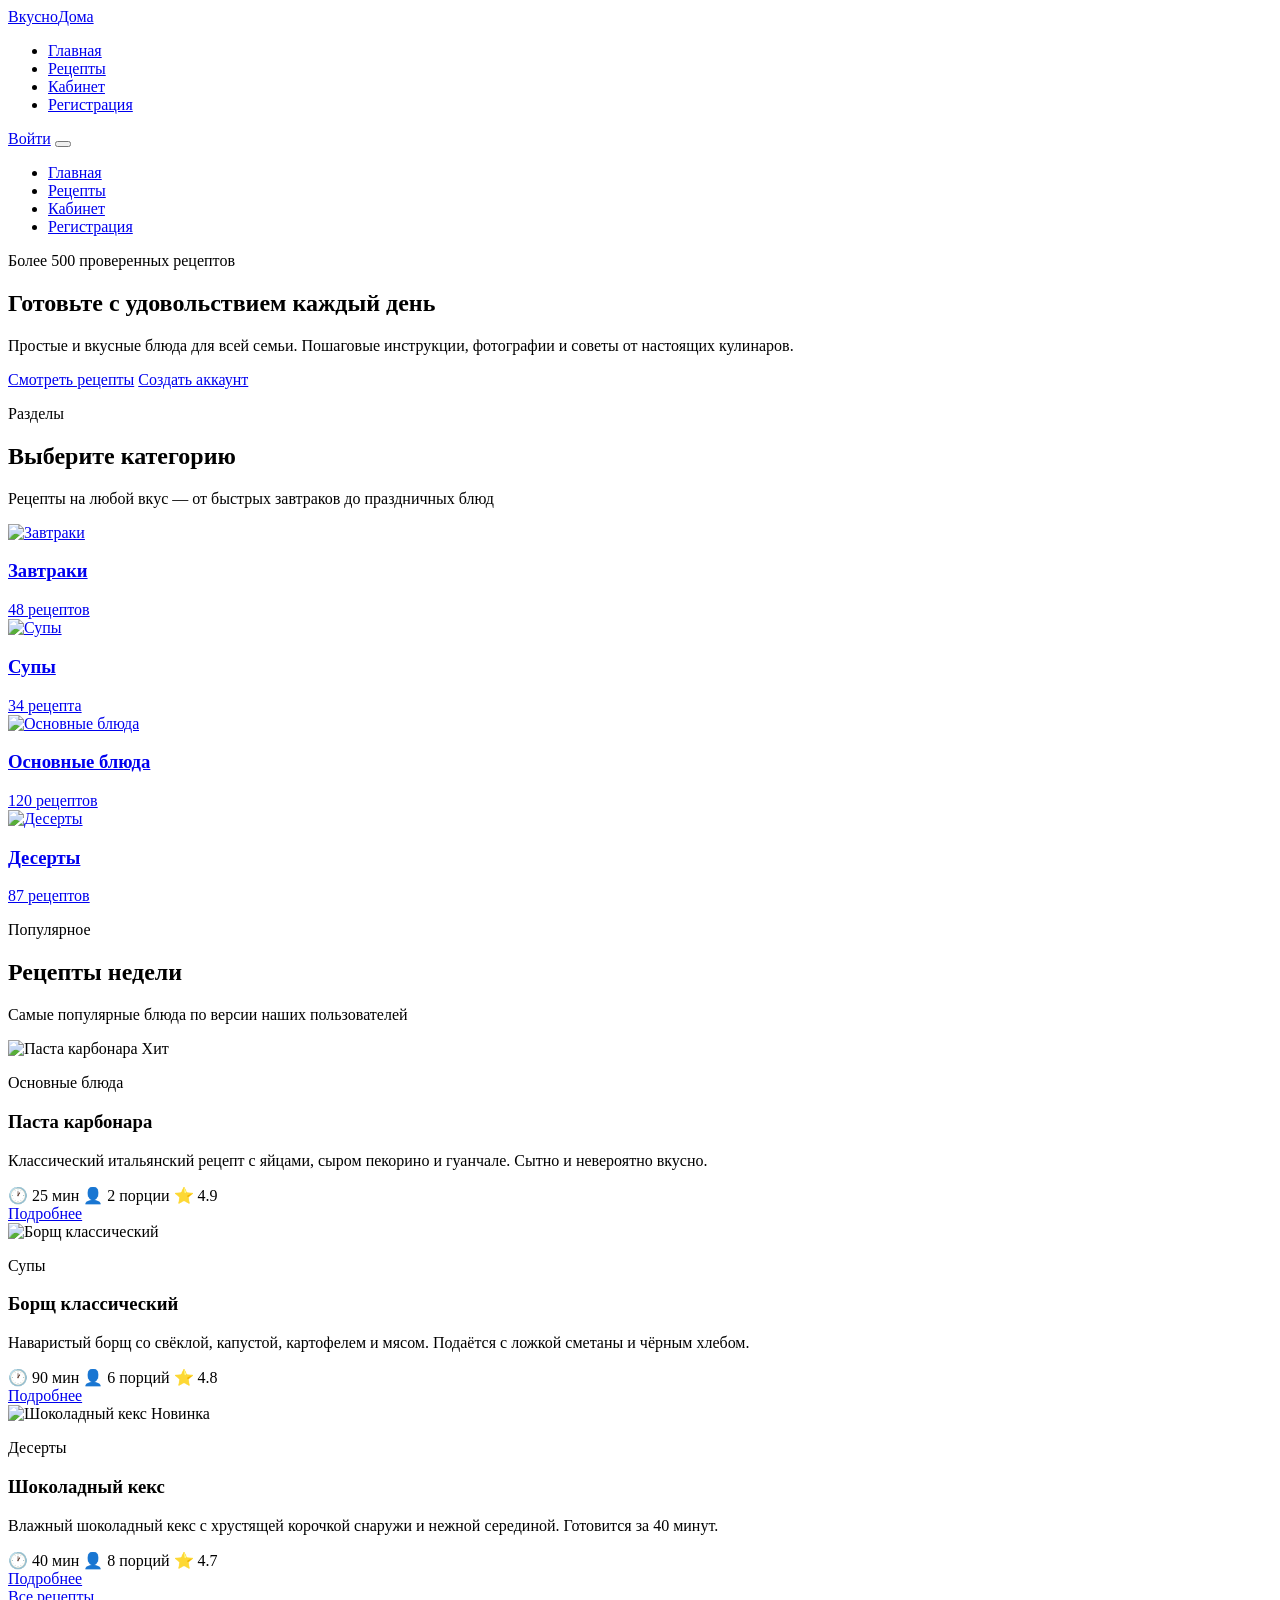
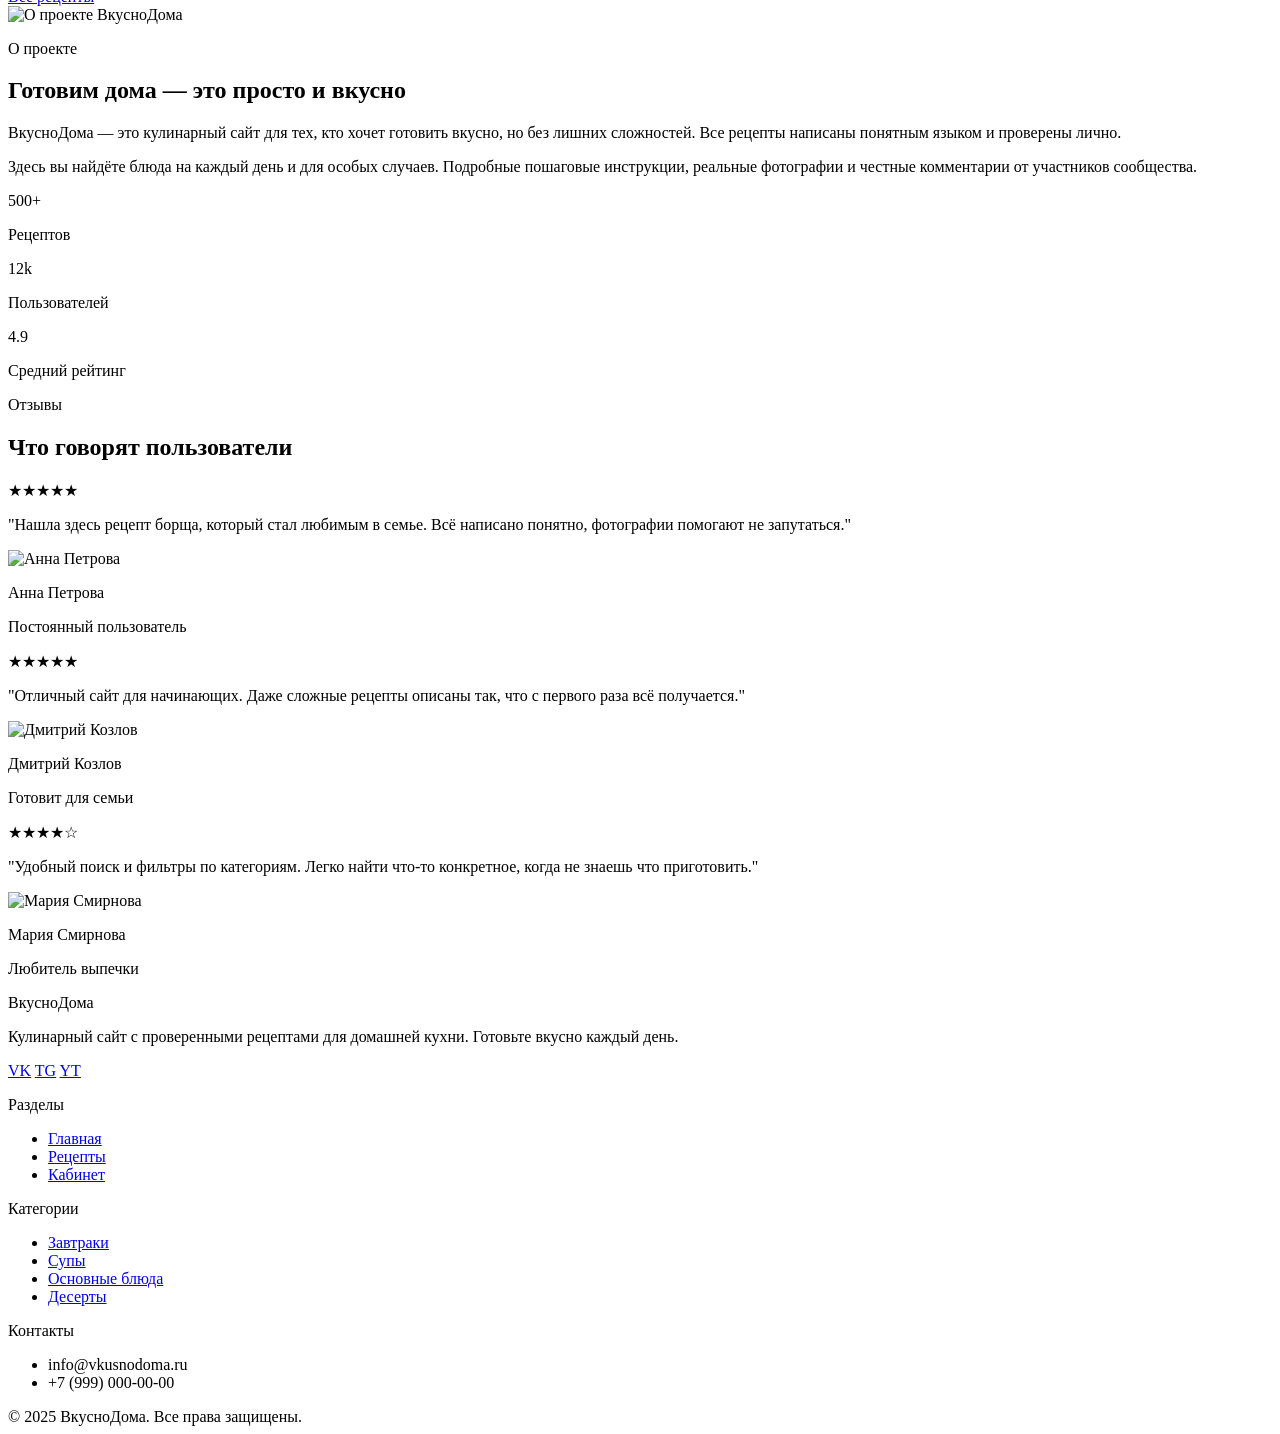
==== commit 2389ada7: "Add files via upload" ====
--- a/index.html
+++ b/index.html
@@ -3,344 +3,404 @@
 <head>
   <meta charset="UTF-8" />
   <meta name="viewport" content="width=device-width, initial-scale=1.0" />
-  <title>Кулинарная книга — Рецепты с душой</title>
-  <link rel="stylesheet" href="style.css" />
-  <link rel="preconnect" href="https://fonts.googleapis.com" />
-  <link rel="preconnect" href="https://fonts.gstatic.com" crossorigin />
-  <link href="https://fonts.googleapis.com/css2?family=Playfair+Display:ital,wght@0,400;0,700;1,400&family=Nunito:wght@300;400;600&display=swap" rel="stylesheet" />
+  <title>ВкусноДома — Рецепты для каждого дня</title>
+  <link rel="stylesheet" href="css/style.css" />
 </head>
 <body>
 
-  <!-- ===== HEADER ===== -->
+  <!-- ========== ШАПКА ========== -->
   <header class="header">
-    <div class="header__container">
-      <a href="index.html" class="logo">
-        <span class="logo__icon">🍳</span>
-        <span class="logo__text">Вкусно<span class="logo__text--accent">дома</span></span>
-      </a>
-
-      <nav class="nav">
-        <ul class="nav__list">
-          <li class="nav__item"><a href="index.html" class="nav__link nav__link--active">Главная</a></li>
-          <li class="nav__item"><a href="products.html" class="nav__link">Рецепты</a></li>
-          <li class="nav__item"><a href="account.html" class="nav__link">Личный кабинет</a></li>
-          <li class="nav__item"><a href="registration.html" class="nav__link">Регистрация</a></li>
-        </ul>
-      </nav>
-
-      <button class="burger" aria-label="Открыть меню">
-        <span class="burger__line"></span>
-        <span class="burger__line"></span>
-        <span class="burger__line"></span>
-      </button>
-    </div>
-
-    <!-- Mobile nav -->
-    <div class="mobile-nav">
-      <ul class="mobile-nav__list">
-        <li class="mobile-nav__item"><a href="index.html" class="mobile-nav__link">Главная</a></li>
-        <li class="mobile-nav__item"><a href="products.html" class="mobile-nav__link">Рецепты</a></li>
-        <li class="mobile-nav__item"><a href="account.html" class="mobile-nav__link">Личный кабинет</a></li>
-        <li class="mobile-nav__item"><a href="registration.html" class="mobile-nav__link">Регистрация</a></li>
+    <div class="container">
+      <div class="header__inner">
+        <a href="index.html" class="header__logo">Вкусно<span>Дома</span></a>
+
+        <nav class="nav nav--desktop">
+          <ul class="nav__list">
+            <li><a href="index.html" class="nav__link">Главная</a></li>
+            <li><a href="recipes.html" class="nav__link">Рецепты</a></li>
+            <li><a href="account.html" class="nav__link">Кабинет</a></li>
+            <li><a href="registration.html" class="nav__link">Регистрация</a></li>
+          </ul>
+        </nav>
+
+        <div class="header__actions">
+          <a href="registration.html" class="btn btn--primary hidden-mobile">Войти</a>
+          <button class="header__burger" aria-label="Меню">
+            <span class="header__burger-line"></span>
+            <span class="header__burger-line"></span>
+            <span class="header__burger-line"></span>
+          </button>
+        </div>
+      </div>
+    </div>
+
+    <!-- Мобильное меню -->
+    <nav class="nav nav--mobile">
+      <ul class="nav__list">
+        <li><a href="index.html" class="nav__link">Главная</a></li>
+        <li><a href="recipes.html" class="nav__link">Рецепты</a></li>
+        <li><a href="account.html" class="nav__link">Кабинет</a></li>
+        <li><a href="registration.html" class="nav__link">Регистрация</a></li>
       </ul>
-    </div>
+    </nav>
   </header>
 
-  <main class="main">
-
-    <!-- ===== HERO / BANNER ===== -->
-    <section class="hero">
-      <div class="hero__bg-shape hero__bg-shape--1"></div>
-      <div class="hero__bg-shape hero__bg-shape--2"></div>
-      <div class="hero__container">
-        <div class="hero__content">
-          <p class="hero__label">Кулинарная книга онлайн</p>
-          <h1 class="hero__title">Готовьте с&nbsp;<em>любовью</em><br>каждый день</h1>
-          <p class="hero__description">Тысячи проверенных рецептов с пошаговыми инструкциями, фотографиями и советами от настоящих кулинаров.</p>
-          <div class="hero__actions">
-            <a href="products.html" class="btn btn--primary">Смотреть рецепты</a>
-            <a href="registration.html" class="btn btn--outline">Создать аккаунт</a>
-          </div>
-        </div>
-        <div class="hero__visual">
-          <div class="hero__plate">
-            <div class="hero__emoji">🥘</div>
-            <div class="hero__badge hero__badge--1">⏱ 30 мин</div>
-            <div class="hero__badge hero__badge--2">⭐ 4.9</div>
-            <div class="hero__badge hero__badge--3">🔥 Популярное</div>
-          </div>
-        </div>
-      </div>
-    </section>
-
-    <!-- ===== CATEGORIES ===== -->
-    <section class="categories">
-      <div class="categories__container">
-        <div class="section-header">
-          <p class="section-header__label">Что приготовить?</p>
-          <h2 class="section-header__title">Категории блюд</h2>
-        </div>
-        <ul class="categories__list">
-          <li class="category-card">
-            <span class="category-card__emoji">🥗</span>
-            <span class="category-card__name">Салаты</span>
+  <!-- ========== HERO ========== -->
+  <section class="hero">
+    <div class="hero__bg"></div>
+    <div class="hero__overlay"></div>
+    <div class="container">
+      <div class="hero__content">
+        <p class="hero__subtitle">Более 500 проверенных рецептов</p>
+        <h1 class="hero__title">Готовьте с&nbsp;удовольствием каждый день</h1>
+        <p class="hero__text">
+          Простые и вкусные блюда для всей семьи. Пошаговые инструкции,
+          фотографии и советы от настоящих кулинаров.
+        </p>
+        <div class="hero__actions">
+          <a href="recipes.html" class="btn btn--primary btn--lg">Смотреть рецепты</a>
+          <a href="registration.html" class="btn btn--outline btn--lg">Создать аккаунт</a>
+        </div>
+      </div>
+    </div>
+  </section>
+
+  <!-- ========== КАТЕГОРИИ ========== -->
+  <section class="section section--light">
+    <div class="container">
+      <div class="section__header">
+        <p class="section__label">Разделы</p>
+        <h2 class="section__title">Выберите категорию</h2>
+        <p class="section__desc">Рецепты на любой вкус — от быстрых завтраков до праздничных блюд</p>
+      </div>
+      <div class="categories__grid">
+        <a href="recipes.html?cat=zavtrak" class="category-card">
+          <img
+            src="https://images.unsplash.com/photo-1533089860892-a7c6f0a88666?w=600&q=80"
+            alt="Завтраки"
+            class="category-card__img"
+          />
+          <div class="category-card__overlay"></div>
+          <div class="category-card__body">
+            <h3 class="category-card__title">Завтраки</h3>
             <span class="category-card__count">48 рецептов</span>
-          </li>
-          <li class="category-card">
-            <span class="category-card__emoji">🍲</span>
-            <span class="category-card__name">Супы</span>
-            <span class="category-card__count">63 рецепта</span>
-          </li>
-          <li class="category-card">
-            <span class="category-card__emoji">🍝</span>
-            <span class="category-card__name">Паста</span>
-            <span class="category-card__count">31 рецепт</span>
-          </li>
-          <li class="category-card">
-            <span class="category-card__emoji">🥩</span>
-            <span class="category-card__name">Мясо</span>
-            <span class="category-card__count">75 рецептов</span>
-          </li>
-          <li class="category-card">
-            <span class="category-card__emoji">🎂</span>
-            <span class="category-card__name">Выпечка</span>
-            <span class="category-card__count">92 рецепта</span>
-          </li>
-          <li class="category-card">
-            <span class="category-card__emoji">🥤</span>
-            <span class="category-card__name">Напитки</span>
-            <span class="category-card__count">27 рецептов</span>
-          </li>
-        </ul>
-      </div>
-    </section>
-
-    <!-- ===== FEATURED RECIPES ===== -->
-    <section class="recipes">
-      <div class="recipes__container">
-        <div class="section-header">
-          <p class="section-header__label">Хиты сезона</p>
-          <h2 class="section-header__title">Популярные рецепты</h2>
-          <a href="products.html" class="section-header__link">Все рецепты →</a>
-        </div>
-        <div class="recipes__grid">
-
-          <article class="recipe-card recipe-card--featured">
-            <div class="recipe-card__image recipe-card__image--1">
-              <span class="recipe-card__emoji-img">🍜</span>
-              <span class="recipe-card__tag">Хит</span>
-            </div>
-            <div class="recipe-card__body">
-              <div class="recipe-card__meta">
-                <span class="recipe-card__time">⏱ 45 мин</span>
-                <span class="recipe-card__rating">⭐ 4.8</span>
-              </div>
-              <h3 class="recipe-card__title">Рамэн с курицей и яйцом</h3>
-              <p class="recipe-card__desc">Насыщенный бульон, нежное мясо и бархатистый желток — классика японской кухни у вас дома.</p>
-              <a href="products.html" class="btn btn--small">Подробнее</a>
-            </div>
-          </article>
-
-          <article class="recipe-card">
-            <div class="recipe-card__image recipe-card__image--2">
-              <span class="recipe-card__emoji-img">🥑</span>
-            </div>
-            <div class="recipe-card__body">
-              <div class="recipe-card__meta">
-                <span class="recipe-card__time">⏱ 10 мин</span>
-                <span class="recipe-card__rating">⭐ 4.6</span>
-              </div>
-              <h3 class="recipe-card__title">Тост с авокадо</h3>
-              <p class="recipe-card__desc">Быстрый и полезный завтрак с хрустящим хлебом и свежим авокадо.</p>
-              <a href="products.html" class="btn btn--small">Подробнее</a>
-            </div>
-          </article>
-
-          <article class="recipe-card">
-            <div class="recipe-card__image recipe-card__image--3">
-              <span class="recipe-card__emoji-img">🍰</span>
-            </div>
-            <div class="recipe-card__body">
-              <div class="recipe-card__meta">
-                <span class="recipe-card__time">⏱ 1.5 часа</span>
-                <span class="recipe-card__rating">⭐ 4.9</span>
-              </div>
-              <h3 class="recipe-card__title">Чизкейк Нью-Йорк</h3>
-              <p class="recipe-card__desc">Классический американский чизкейк — нежный, сливочный и невероятно вкусный.</p>
-              <a href="products.html" class="btn btn--small">Подробнее</a>
-            </div>
-          </article>
-
-        </div>
-      </div>
-    </section>
-
-    <!-- ===== ABOUT ===== -->
-    <section class="about">
-      <div class="about__container">
-        <div class="about__visual">
-          <div class="about__emoji-block">
-            <span>👩‍🍳</span>
-          </div>
-          <div class="about__stat about__stat--1">
-            <span class="about__stat-num">2500+</span>
-            <span class="about__stat-label">рецептов</span>
-          </div>
-          <div class="about__stat about__stat--2">
-            <span class="about__stat-num">18K</span>
-            <span class="about__stat-label">участников</span>
-          </div>
-        </div>
-        <div class="about__content">
-          <p class="section-header__label">О проекте</p>
-          <h2 class="about__title">Кулинария — это искусство, доступное каждому</h2>
-          <p class="about__text">«Вкуснодома» — это сообщество людей, которые любят готовить. Здесь вы найдёте рецепты на любой вкус: от простых завтраков до праздничных застолий.</p>
-          <p class="about__text">Каждый рецепт снабжён пошаговыми инструкциями, фотографиями и советами, которые помогут даже начинающему кулинару.</p>
-          <a href="registration.html" class="btn btn--primary">Присоединиться</a>
-        </div>
-      </div>
-    </section>
-
-    <!-- ===== ADVANTAGES / REVIEWS ===== -->
-    <section class="advantages">
-      <div class="advantages__container">
-        <div class="section-header">
-          <p class="section-header__label">Почему мы?</p>
-          <h2 class="section-header__title">Наши преимущества</h2>
-        </div>
-        <ul class="advantages__list">
-          <li class="advantage-item">
-            <span class="advantage-item__icon">📸</span>
-            <h3 class="advantage-item__title">Фото к каждому шагу</h3>
-            <p class="advantage-item__text">Никаких догадок — только понятные фотографии каждого этапа приготовления.</p>
-          </li>
-          <li class="advantage-item">
-            <span class="advantage-item__icon">⚖️</span>
-            <h3 class="advantage-item__title">Точные пропорции</h3>
-            <p class="advantage-item__text">Все ингредиенты указаны в граммах, мл и штуках — с возможностью пересчёта.</p>
-          </li>
-          <li class="advantage-item">
-            <span class="advantage-item__icon">🔖</span>
-            <h3 class="advantage-item__title">Сохраняйте в избранное</h3>
-            <p class="advantage-item__text">Создавайте персональную кулинарную книгу из понравившихся рецептов.</p>
-          </li>
-          <li class="advantage-item">
-            <span class="advantage-item__icon">💬</span>
-            <h3 class="advantage-item__title">Живое сообщество</h3>
-            <p class="advantage-item__text">Делитесь опытом, оставляйте отзывы и получайте советы от других кулинаров.</p>
-          </li>
-        </ul>
-      </div>
-    </section>
-
-    <!-- ===== REVIEWS ===== -->
-    <section class="reviews">
-      <div class="reviews__container">
-        <div class="section-header">
-          <p class="section-header__label">Отзывы</p>
-          <h2 class="section-header__title">Что говорят наши пользователи</h2>
-        </div>
-        <div class="reviews__grid">
-          <article class="review-card">
-            <div class="review-card__header">
-              <span class="review-card__avatar">👩</span>
-              <div>
-                <p class="review-card__name">Мария К.</p>
-                <p class="review-card__stars">⭐⭐⭐⭐⭐</p>
-              </div>
-            </div>
-            <p class="review-card__text">«Наконец-то нашла сайт, где всё понятно! Готовлю каждые выходные по новому рецепту — семья в восторге.»</p>
-          </article>
-          <article class="review-card">
-            <div class="review-card__header">
-              <span class="review-card__avatar">👨</span>
-              <div>
-                <p class="review-card__name">Алексей Т.</p>
-                <p class="review-card__stars">⭐⭐⭐⭐⭐</p>
-              </div>
-            </div>
-            <p class="review-card__text">«Раньше думал, что готовить — не моё. Теперь пеку хлеб и делаю пасту с нуля. Сайт изменил мою жизнь!»</p>
-          </article>
-          <article class="review-card">
-            <div class="review-card__header">
-              <span class="review-card__avatar">👩‍🦰</span>
-              <div>
-                <p class="review-card__name">Светлана П.</p>
-                <p class="review-card__stars">⭐⭐⭐⭐⭐</p>
-              </div>
-            </div>
-            <p class="review-card__text">«Лучший кулинарный сайт! Особенно нравится, что рецепты действительно работают — без сюрпризов.»</p>
-          </article>
-        </div>
-      </div>
-    </section>
-
-  </main>
-
-  <!-- ===== FOOTER ===== -->
+          </div>
+        </a>
+        <a href="recipes.html?cat=sup" class="category-card">
+          <img
+            src="https://images.unsplash.com/photo-1547592166-23ac45744acd?w=600&q=80"
+            alt="Супы"
+            class="category-card__img"
+          />
+          <div class="category-card__overlay"></div>
+          <div class="category-card__body">
+            <h3 class="category-card__title">Супы</h3>
+            <span class="category-card__count">34 рецепта</span>
+          </div>
+        </a>
+        <a href="recipes.html?cat=main" class="category-card">
+          <img
+            src="https://images.unsplash.com/photo-1432139555190-58524dae6a55?w=600&q=80"
+            alt="Основные блюда"
+            class="category-card__img"
+          />
+          <div class="category-card__overlay"></div>
+          <div class="category-card__body">
+            <h3 class="category-card__title">Основные блюда</h3>
+            <span class="category-card__count">120 рецептов</span>
+          </div>
+        </a>
+        <a href="recipes.html?cat=desert" class="category-card">
+          <img
+            src="https://images.unsplash.com/photo-1488477181946-6428a0291777?w=600&q=80"
+            alt="Десерты"
+            class="category-card__img"
+          />
+          <div class="category-card__overlay"></div>
+          <div class="category-card__body">
+            <h3 class="category-card__title">Десерты</h3>
+            <span class="category-card__count">87 рецептов</span>
+          </div>
+        </a>
+      </div>
+    </div>
+  </section>
+
+  <!-- ========== ПОПУЛЯРНЫЕ РЕЦЕПТЫ ========== -->
+  <section class="section">
+    <div class="container">
+      <div class="section__header">
+        <p class="section__label">Популярное</p>
+        <h2 class="section__title">Рецепты недели</h2>
+        <p class="section__desc">Самые популярные блюда по версии наших пользователей</p>
+      </div>
+      <div class="recipes__grid">
+        <article class="recipe-card" data-category="main">
+          <div class="recipe-card__img-wrap">
+            <img
+              src="https://images.unsplash.com/photo-1512058564366-18510be2db19?w=600&q=80"
+              alt="Паста карбонара"
+              class="recipe-card__img"
+            />
+            <span class="recipe-card__badge">Хит</span>
+          </div>
+          <div class="recipe-card__body">
+            <p class="recipe-card__category">Основные блюда</p>
+            <h3 class="recipe-card__title">Паста карбонара</h3>
+            <p class="recipe-card__desc">
+              Классический итальянский рецепт с яйцами, сыром пекорино и гуанчале.
+              Сытно и невероятно вкусно.
+            </p>
+            <div class="recipe-card__meta">
+              <span class="recipe-card__meta-item">
+                <span class="recipe-card__meta-icon">&#128336;</span>
+                25 мин
+              </span>
+              <span class="recipe-card__meta-item">
+                <span class="recipe-card__meta-icon">&#128100;</span>
+                2 порции
+              </span>
+              <span class="recipe-card__meta-item">
+                <span class="recipe-card__meta-icon">&#11088;</span>
+                4.9
+              </span>
+            </div>
+            <a href="recipes.html" class="btn btn--outline">Подробнее</a>
+          </div>
+        </article>
+
+        <article class="recipe-card" data-category="sup">
+          <div class="recipe-card__img-wrap">
+            <img
+              src="https://images.unsplash.com/photo-1604152135912-04a022e23696?w=600&q=80"
+              alt="Борщ классический"
+              class="recipe-card__img"
+            />
+          </div>
+          <div class="recipe-card__body">
+            <p class="recipe-card__category">Супы</p>
+            <h3 class="recipe-card__title">Борщ классический</h3>
+            <p class="recipe-card__desc">
+              Наваристый борщ со свёклой, капустой, картофелем и мясом.
+              Подаётся с ложкой сметаны и чёрным хлебом.
+            </p>
+            <div class="recipe-card__meta">
+              <span class="recipe-card__meta-item">
+                <span class="recipe-card__meta-icon">&#128336;</span>
+                90 мин
+              </span>
+              <span class="recipe-card__meta-item">
+                <span class="recipe-card__meta-icon">&#128100;</span>
+                6 порций
+              </span>
+              <span class="recipe-card__meta-item">
+                <span class="recipe-card__meta-icon">&#11088;</span>
+                4.8
+              </span>
+            </div>
+            <a href="recipes.html" class="btn btn--outline">Подробнее</a>
+          </div>
+        </article>
+
+        <article class="recipe-card" data-category="desert">
+          <div class="recipe-card__img-wrap">
+            <img
+              src="https://images.unsplash.com/photo-1565958011703-44f9829ba187?w=600&q=80"
+              alt="Шоколадный кекс"
+              class="recipe-card__img"
+            />
+            <span class="recipe-card__badge">Новинка</span>
+          </div>
+          <div class="recipe-card__body">
+            <p class="recipe-card__category">Десерты</p>
+            <h3 class="recipe-card__title">Шоколадный кекс</h3>
+            <p class="recipe-card__desc">
+              Влажный шоколадный кекс с хрустящей корочкой снаружи и нежной
+              серединой. Готовится за 40 минут.
+            </p>
+            <div class="recipe-card__meta">
+              <span class="recipe-card__meta-item">
+                <span class="recipe-card__meta-icon">&#128336;</span>
+                40 мин
+              </span>
+              <span class="recipe-card__meta-item">
+                <span class="recipe-card__meta-icon">&#128100;</span>
+                8 порций
+              </span>
+              <span class="recipe-card__meta-item">
+                <span class="recipe-card__meta-icon">&#11088;</span>
+                4.7
+              </span>
+            </div>
+            <a href="recipes.html" class="btn btn--outline">Подробнее</a>
+          </div>
+        </article>
+      </div>
+      <div class="text-center mt-32">
+        <a href="recipes.html" class="btn btn--primary btn--lg">Все рецепты</a>
+      </div>
+    </div>
+  </section>
+
+  <!-- ========== О НАС ========== -->
+  <section class="section section--light">
+    <div class="container">
+      <div class="about">
+        <div class="about__img-wrap">
+          <img
+            src="https://images.unsplash.com/photo-1556909114-f6e7ad7d3136?w=800&q=80"
+            alt="О проекте ВкусноДома"
+            class="about__img"
+          />
+        </div>
+        <div class="about__text-block">
+          <p class="about__label">О проекте</p>
+          <h2 class="about__title">Готовим дома — это просто и вкусно</h2>
+          <p class="about__text">
+            ВкусноДома — это кулинарный сайт для тех, кто хочет готовить
+            вкусно, но без лишних сложностей. Все рецепты написаны понятным
+            языком и проверены лично.
+          </p>
+          <p class="about__text">
+            Здесь вы найдёте блюда на каждый день и для особых случаев.
+            Подробные пошаговые инструкции, реальные фотографии и честные
+            комментарии от участников сообщества.
+          </p>
+          <div class="about__stats">
+            <div>
+              <p class="about__stat-value">500+</p>
+              <p class="about__stat-label">Рецептов</p>
+            </div>
+            <div>
+              <p class="about__stat-value">12k</p>
+              <p class="about__stat-label">Пользователей</p>
+            </div>
+            <div>
+              <p class="about__stat-value">4.9</p>
+              <p class="about__stat-label">Средний рейтинг</p>
+            </div>
+          </div>
+        </div>
+      </div>
+    </div>
+  </section>
+
+  <!-- ========== ОТЗЫВЫ ========== -->
+  <section class="section section--gray">
+    <div class="container">
+      <div class="section__header">
+        <p class="section__label">Отзывы</p>
+        <h2 class="section__title">Что говорят пользователи</h2>
+      </div>
+      <div class="reviews__grid">
+        <div class="review-card">
+          <div class="review-card__stars">&#9733;&#9733;&#9733;&#9733;&#9733;</div>
+          <p class="review-card__text">
+            "Нашла здесь рецепт борща, который стал любимым в семье.
+            Всё написано понятно, фотографии помогают не запутаться."
+          </p>
+          <div class="review-card__author">
+            <img
+              src="https://images.unsplash.com/photo-1438761681033-6461ffad8d80?w=100&q=80"
+              alt="Анна Петрова"
+              class="review-card__avatar"
+            />
+            <div>
+              <p class="review-card__name">Анна Петрова</p>
+              <p class="review-card__role">Постоянный пользователь</p>
+            </div>
+          </div>
+        </div>
+
+        <div class="review-card">
+          <div class="review-card__stars">&#9733;&#9733;&#9733;&#9733;&#9733;</div>
+          <p class="review-card__text">
+            "Отличный сайт для начинающих. Даже сложные рецепты описаны
+            так, что с первого раза всё получается."
+          </p>
+          <div class="review-card__author">
+            <img
+              src="https://images.unsplash.com/photo-1472099645785-5658abf4ff4e?w=100&q=80"
+              alt="Дмитрий Козлов"
+              class="review-card__avatar"
+            />
+            <div>
+              <p class="review-card__name">Дмитрий Козлов</p>
+              <p class="review-card__role">Готовит для семьи</p>
+            </div>
+          </div>
+        </div>
+
+        <div class="review-card">
+          <div class="review-card__stars">&#9733;&#9733;&#9733;&#9733;&#9734;</div>
+          <p class="review-card__text">
+            "Удобный поиск и фильтры по категориям. Легко найти что-то
+            конкретное, когда не знаешь что приготовить."
+          </p>
+          <div class="review-card__author">
+            <img
+              src="https://images.unsplash.com/photo-1544005313-94ddf0286df2?w=100&q=80"
+              alt="Мария Смирнова"
+              class="review-card__avatar"
+            />
+            <div>
+              <p class="review-card__name">Мария Смирнова</p>
+              <p class="review-card__role">Любитель выпечки</p>
+            </div>
+          </div>
+        </div>
+      </div>
+    </div>
+  </section>
+
+  <!-- ========== FOOTER ========== -->
   <footer class="footer">
-    <div class="footer__container">
-      <div class="footer__brand">
-        <a href="index.html" class="logo">
-          <span class="logo__icon">🍳</span>
-          <span class="logo__text">Вкусно<span class="logo__text--accent">дома</span></span>
-        </a>
-        <p class="footer__tagline">Готовьте с любовью каждый день</p>
-      </div>
-      <div class="footer__nav">
-        <h4 class="footer__nav-title">Навигация</h4>
-        <ul class="footer__nav-list">
-          <li><a href="index.html" class="footer__nav-link">Главная</a></li>
-          <li><a href="products.html" class="footer__nav-link">Рецепты</a></li>
-          <li><a href="account.html" class="footer__nav-link">Личный кабинет</a></li>
-          <li><a href="registration.html" class="footer__nav-link">Регистрация</a></li>
-        </ul>
-      </div>
-      <div class="footer__contacts">
-        <h4 class="footer__nav-title">Контакты</h4>
-        <p class="footer__contact">📧 hello@vkusnodoma.ru</p>
-        <p class="footer__contact">📞 +7 (999) 123-45-67</p>
-        <div class="footer__socials">
-          <a href="#" class="footer__social">VK</a>
-          <a href="#" class="footer__social">TG</a>
-          <a href="#" class="footer__social">YT</a>
-        </div>
-      </div>
-    </div>
-    <div class="footer__bottom">
-      <p class="footer__copy">© 2025 ВкусноДома. Все права защищены.</p>
+    <div class="container">
+      <div class="footer__grid">
+        <div class="footer__col">
+          <p class="footer__logo">Вкусно<span>Дома</span></p>
+          <p class="footer__about">
+            Кулинарный сайт с проверенными рецептами для домашней кухни.
+            Готовьте вкусно каждый день.
+          </p>
+          <div class="footer__socials">
+            <a href="#" class="footer__social-link">VK</a>
+            <a href="#" class="footer__social-link">TG</a>
+            <a href="#" class="footer__social-link">YT</a>
+          </div>
+        </div>
+        <div class="footer__col">
+          <p class="footer__heading">Разделы</p>
+          <ul class="footer__links">
+            <li><a href="index.html" class="footer__link">Главная</a></li>
+            <li><a href="recipes.html" class="footer__link">Рецепты</a></li>
+            <li><a href="account.html" class="footer__link">Кабинет</a></li>
+          </ul>
+        </div>
+        <div class="footer__col">
+          <p class="footer__heading">Категории</p>
+          <ul class="footer__links">
+            <li><a href="recipes.html" class="footer__link">Завтраки</a></li>
+            <li><a href="recipes.html" class="footer__link">Супы</a></li>
+            <li><a href="recipes.html" class="footer__link">Основные блюда</a></li>
+            <li><a href="recipes.html" class="footer__link">Десерты</a></li>
+          </ul>
+        </div>
+        <div class="footer__col">
+          <p class="footer__heading">Контакты</p>
+          <ul class="footer__links">
+            <li><span class="footer__link">info@vkusnodoma.ru</span></li>
+            <li><span class="footer__link">+7 (999) 000-00-00</span></li>
+          </ul>
+        </div>
+      </div>
+      <div class="footer__bottom">
+        <span>© 2025 ВкусноДома. Все права защищены.</span>
+        
+      </div>
     </div>
   </footer>
 
-  <script>
-    // Burger menu toggle
-    const burger = document.querySelector('.burger');
-    const mobileNav = document.querySelector('.mobile-nav');
-
-    burger.addEventListener('click', () => {
-      burger.classList.toggle('burger--open');
-      mobileNav.classList.toggle('mobile-nav--open');
-    });
-
-    // Scroll header shadow
-    const header = document.querySelector('.header');
-    window.addEventListener('scroll', () => {
-      header.classList.toggle('header--scrolled', window.scrollY > 20);
-    });
-
-    // Animate elements on scroll
-    const observer = new IntersectionObserver((entries) => {
-      entries.forEach(entry => {
-        if (entry.isIntersecting) {
-          entry.target.classList.add('is-visible');
-        }
-      });
-    }, { threshold: 0.1 });
-
-    document.querySelectorAll('.recipe-card, .category-card, .advantage-item, .review-card').forEach(el => {
-      observer.observe(el);
-    });
-  </script>
-
+  <script src="js/main.js"></script>
 </body>
 </html>
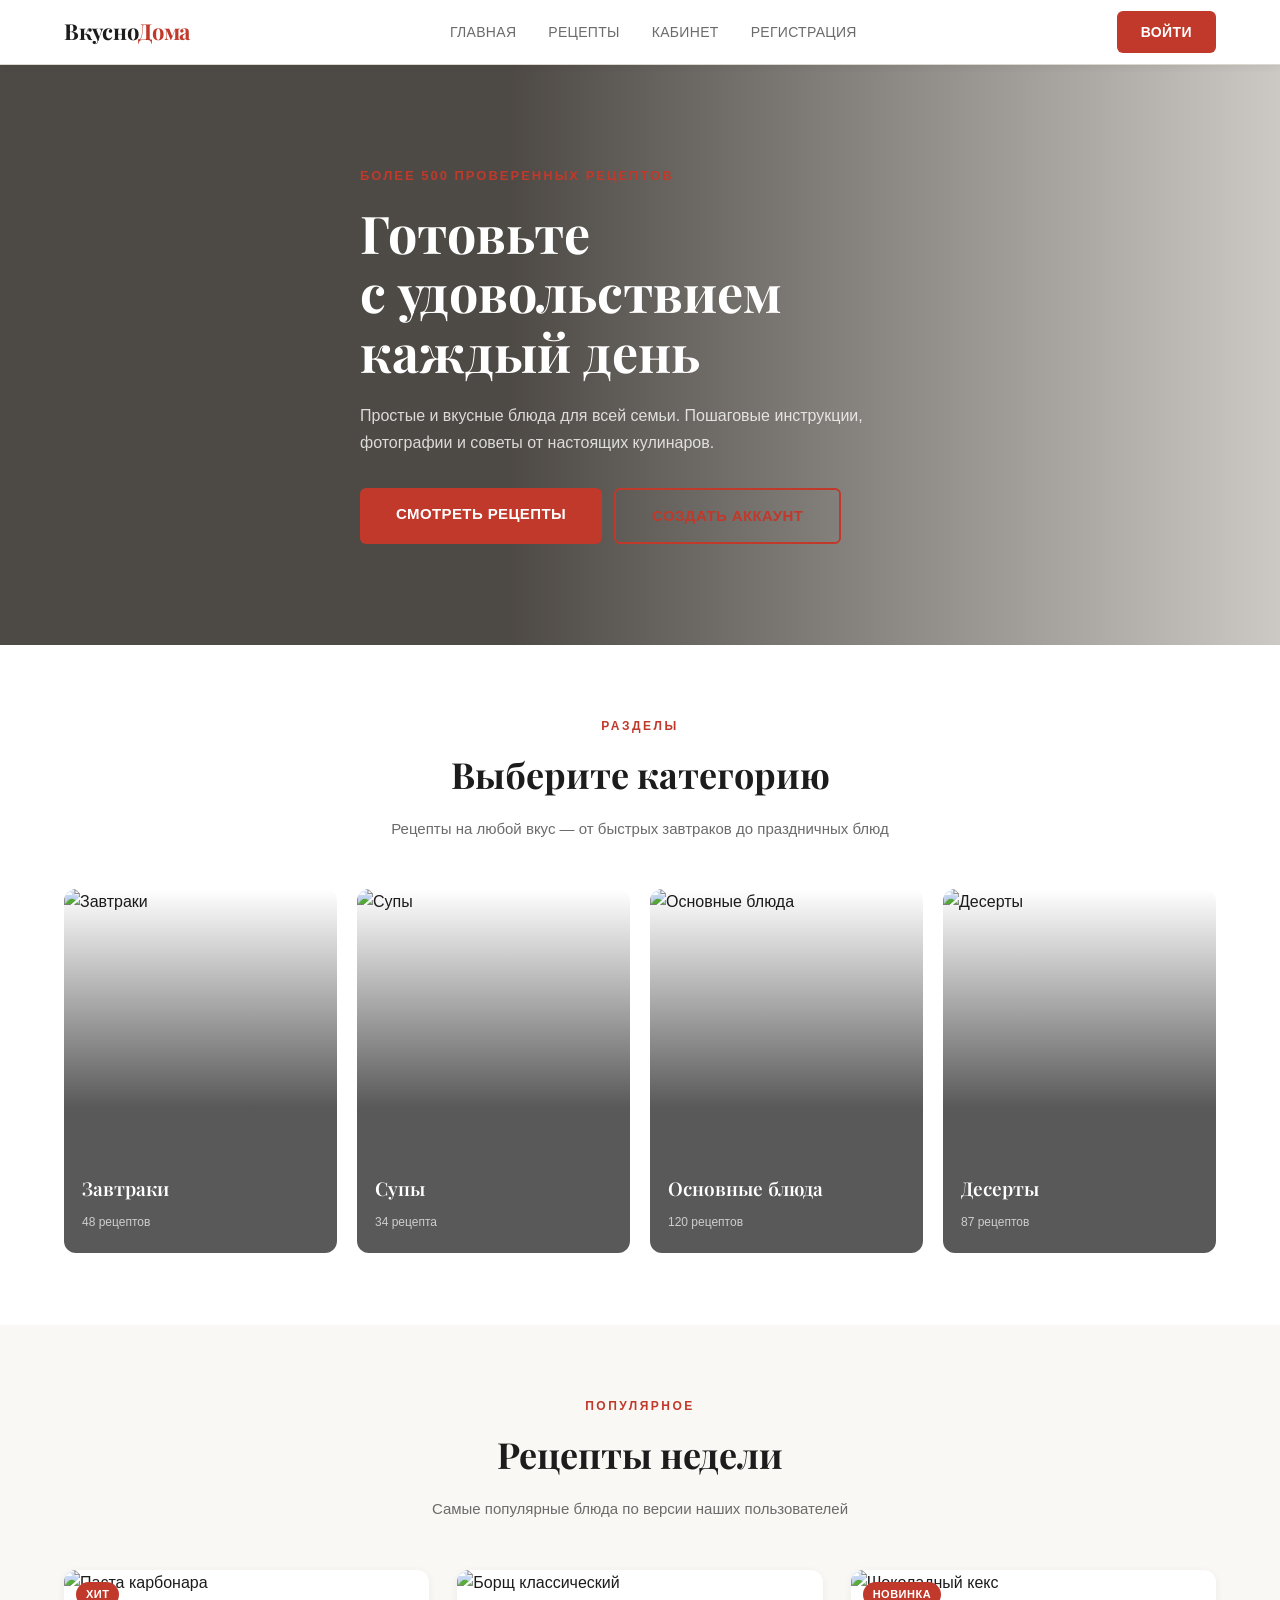
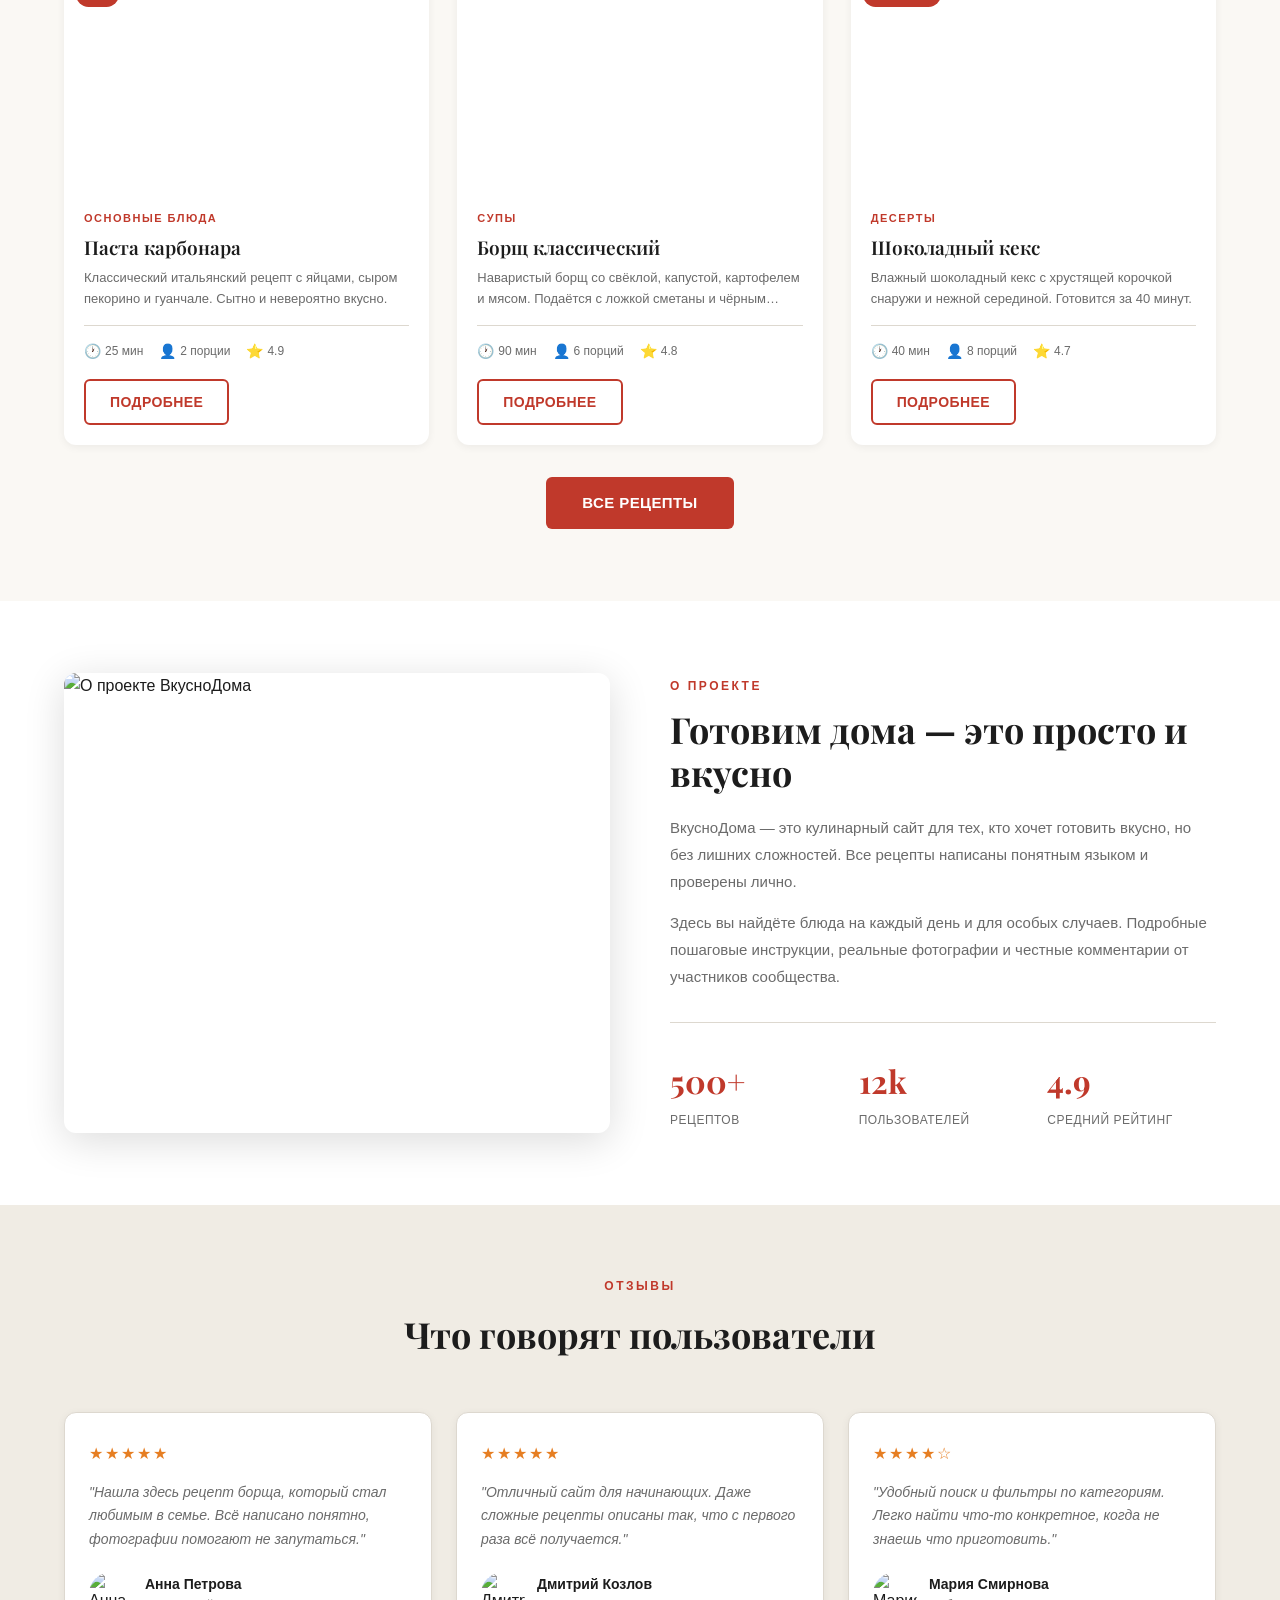
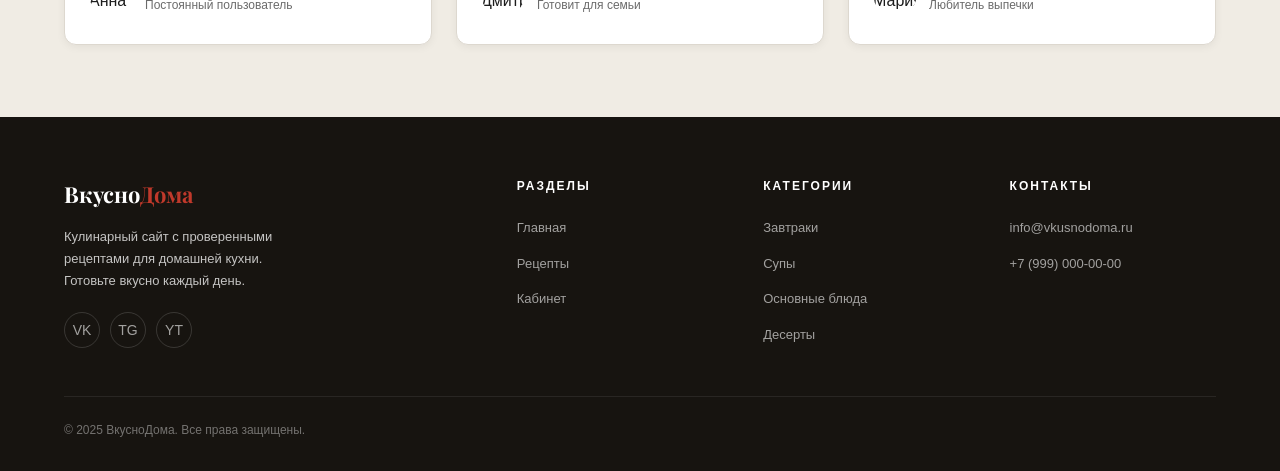
==== commit abf24257: "Update index.html" ====
--- a/index.html
+++ b/index.html
@@ -4,7 +4,7 @@
   <meta charset="UTF-8" />
   <meta name="viewport" content="width=device-width, initial-scale=1.0" />
   <title>ВкусноДома — Рецепты для каждого дня</title>
-  <link rel="stylesheet" href="css/style.css" />
+  <link rel="stylesheet" href="style.css" />
 </head>
 <body>
 
--- a/style.css
+++ b/style.css
@@ -0,0 +1,1490 @@
+/* =============================
+   ОБЩИЕ СТИЛИ / ПЕРЕМЕННЫЕ
+   ============================= */
+@import url('https://fonts.googleapis.com/css2?family=Playfair+Display:wght@400;600;700&family=Raleway:wght@300;400;500;600&display=swap');
+
+:root {
+  --color-bg: #faf8f4;
+  --color-white: #ffffff;
+  --color-dark: #1c1c1c;
+  --color-gray: #6b6b6b;
+  --color-gray-light: #e8e4dd;
+  --color-accent: #c0392b;
+  --color-accent-dark: #96281b;
+  --color-accent-light: #f5eae9;
+  --color-border: #ddd8cf;
+
+  --font-heading: 'Playfair Display', serif;
+  --font-body: 'Raleway', sans-serif;
+
+  --shadow-sm: 0 2px 8px rgba(0,0,0,0.06);
+  --shadow-md: 0 4px 20px rgba(0,0,0,0.10);
+  --shadow-lg: 0 8px 40px rgba(0,0,0,0.14);
+
+  --radius: 6px;
+  --radius-lg: 12px;
+  --transition: 0.25s ease;
+  --container: 1200px;
+}
+
+*, *::before, *::after {
+  box-sizing: border-box;
+  margin: 0;
+  padding: 0;
+}
+
+html {
+  scroll-behavior: smooth;
+}
+
+body {
+  font-family: var(--font-body);
+  background-color: var(--color-bg);
+  color: var(--color-dark);
+  font-size: 16px;
+  line-height: 1.6;
+}
+
+img {
+  display: block;
+  max-width: 100%;
+}
+
+a {
+  text-decoration: none;
+  color: inherit;
+}
+
+ul, ol {
+  list-style: none;
+}
+
+button {
+  cursor: pointer;
+  border: none;
+  background: none;
+  font-family: var(--font-body);
+}
+
+input, textarea, select {
+  font-family: var(--font-body);
+}
+
+/* =============================
+   КОНТЕЙНЕР
+   ============================= */
+.container {
+  max-width: var(--container);
+  margin: 0 auto;
+  padding: 0 24px;
+}
+
+/* =============================
+   ШАПКА / HEADER
+   ============================= */
+.header {
+  background-color: var(--color-white);
+  border-bottom: 1px solid var(--color-border);
+  position: sticky;
+  top: 0;
+  z-index: 100;
+  box-shadow: var(--shadow-sm);
+}
+
+.header__inner {
+  display: flex;
+  align-items: center;
+  justify-content: space-between;
+  height: 64px;
+}
+
+.header__logo {
+  font-family: var(--font-heading);
+  font-size: 22px;
+  font-weight: 700;
+  color: var(--color-dark);
+  letter-spacing: -0.3px;
+}
+
+.header__logo span {
+  color: var(--color-accent);
+}
+
+.nav__list {
+  display: flex;
+  gap: 32px;
+  align-items: center;
+}
+
+.nav__link {
+  font-size: 14px;
+  font-weight: 500;
+  color: var(--color-gray);
+  transition: color var(--transition);
+  letter-spacing: 0.3px;
+  text-transform: uppercase;
+}
+
+.nav__link:hover,
+.nav__link--active {
+  color: var(--color-accent);
+}
+
+.header__actions {
+  display: flex;
+  align-items: center;
+  gap: 12px;
+}
+
+/* Бургер */
+.header__burger {
+  display: none;
+  flex-direction: column;
+  gap: 5px;
+  width: 28px;
+  padding: 4px 0;
+}
+
+.header__burger-line {
+  display: block;
+  height: 2px;
+  background-color: var(--color-dark);
+  border-radius: 2px;
+  transition: all var(--transition);
+}
+
+.header__burger.is-open .header__burger-line:nth-child(1) {
+  transform: translateY(7px) rotate(45deg);
+}
+.header__burger.is-open .header__burger-line:nth-child(2) {
+  opacity: 0;
+}
+.header__burger.is-open .header__burger-line:nth-child(3) {
+  transform: translateY(-7px) rotate(-45deg);
+}
+
+/* Мобильное меню */
+.nav--mobile {
+  display: none;
+  position: absolute;
+  top: 64px;
+  left: 0;
+  right: 0;
+  background-color: var(--color-white);
+  border-bottom: 1px solid var(--color-border);
+  padding: 16px 24px 24px;
+  box-shadow: var(--shadow-md);
+}
+
+.nav--mobile.is-open {
+  display: block;
+}
+
+.nav--mobile .nav__list {
+  flex-direction: column;
+  align-items: flex-start;
+  gap: 16px;
+}
+
+.nav--mobile .nav__link {
+  font-size: 16px;
+}
+
+/* =============================
+   КНОПКИ
+   ============================= */
+.btn {
+  display: inline-block;
+  padding: 10px 24px;
+  font-size: 14px;
+  font-weight: 600;
+  letter-spacing: 0.4px;
+  border-radius: var(--radius);
+  transition: all var(--transition);
+  text-transform: uppercase;
+}
+
+.btn--primary {
+  background-color: var(--color-accent);
+  color: var(--color-white);
+}
+
+.btn--primary:hover {
+  background-color: var(--color-accent-dark);
+  box-shadow: var(--shadow-md);
+}
+
+.btn--outline {
+  border: 2px solid var(--color-accent);
+  color: var(--color-accent);
+  background-color: transparent;
+}
+
+.btn--outline:hover {
+  background-color: var(--color-accent);
+  color: var(--color-white);
+}
+
+.btn--ghost {
+  color: var(--color-gray);
+  border: 1px solid var(--color-border);
+  background-color: var(--color-white);
+}
+
+.btn--ghost:hover {
+  border-color: var(--color-accent);
+  color: var(--color-accent);
+}
+
+.btn--lg {
+  padding: 14px 36px;
+  font-size: 15px;
+}
+
+/* =============================
+   HERO / БАННЕР (index)
+   ============================= */
+.hero {
+  position: relative;
+  height: 580px;
+  display: flex;
+  align-items: center;
+  overflow: hidden;
+}
+
+.hero__bg {
+  position: absolute;
+  inset: 0;
+  background-image: url('https://images.unsplash.com/photo-1490645935967-10de6ba17061?w=1920&q=80');
+  background-size: cover;
+  background-position: center;
+}
+
+.hero__overlay {
+  position: absolute;
+  inset: 0;
+  background: linear-gradient(to right, rgba(20,15,10,0.75) 40%, rgba(20,15,10,0.2));
+}
+
+.hero__content {
+  position: relative;
+  z-index: 1;
+  max-width: 560px;
+}
+
+.hero__subtitle {
+  font-size: 13px;
+  font-weight: 600;
+  text-transform: uppercase;
+  letter-spacing: 2px;
+  color: var(--color-accent);
+  margin-bottom: 16px;
+}
+
+.hero__title {
+  font-family: var(--font-heading);
+  font-size: 52px;
+  font-weight: 700;
+  color: var(--color-white);
+  line-height: 1.15;
+  margin-bottom: 20px;
+}
+
+.hero__text {
+  color: rgba(255,255,255,0.8);
+  font-size: 16px;
+  font-weight: 300;
+  margin-bottom: 32px;
+  line-height: 1.7;
+}
+
+.hero__actions {
+  display: flex;
+  gap: 12px;
+  flex-wrap: wrap;
+}
+
+/* =============================
+   СЕКЦИИ
+   ============================= */
+.section {
+  padding: 72px 0;
+}
+
+.section--light {
+  background-color: var(--color-white);
+}
+
+.section--gray {
+  background-color: #f0ece4;
+}
+
+.section__header {
+  text-align: center;
+  margin-bottom: 48px;
+}
+
+.section__label {
+  font-size: 12px;
+  font-weight: 700;
+  text-transform: uppercase;
+  letter-spacing: 2.5px;
+  color: var(--color-accent);
+  margin-bottom: 10px;
+}
+
+.section__title {
+  font-family: var(--font-heading);
+  font-size: 36px;
+  font-weight: 700;
+  color: var(--color-dark);
+  margin-bottom: 12px;
+}
+
+.section__desc {
+  font-size: 15px;
+  color: var(--color-gray);
+  max-width: 520px;
+  margin: 0 auto;
+  font-weight: 300;
+  line-height: 1.7;
+}
+
+/* =============================
+   КАТЕГОРИИ (index)
+   ============================= */
+.categories__grid {
+  display: grid;
+  grid-template-columns: repeat(4, 1fr);
+  gap: 20px;
+}
+
+.category-card {
+  position: relative;
+  border-radius: var(--radius-lg);
+  overflow: hidden;
+  aspect-ratio: 3/4;
+  cursor: pointer;
+}
+
+.category-card__img {
+  width: 100%;
+  height: 100%;
+  object-fit: cover;
+  transition: transform 0.4s ease;
+}
+
+.category-card:hover .category-card__img {
+  transform: scale(1.06);
+}
+
+.category-card__overlay {
+  position: absolute;
+  inset: 0;
+  background: linear-gradient(to top, rgba(0,0,0,0.65) 40%, transparent);
+}
+
+.category-card__body {
+  position: absolute;
+  bottom: 0;
+  left: 0;
+  right: 0;
+  padding: 20px 18px;
+}
+
+.category-card__title {
+  font-family: var(--font-heading);
+  font-size: 19px;
+  color: var(--color-white);
+  font-weight: 600;
+  margin-bottom: 4px;
+}
+
+.category-card__count {
+  font-size: 12px;
+  color: rgba(255,255,255,0.7);
+  font-weight: 400;
+}
+
+/* =============================
+   КАРТОЧКИ РЕЦЕПТОВ
+   ============================= */
+.recipes__grid {
+  display: grid;
+  grid-template-columns: repeat(3, 1fr);
+  gap: 28px;
+}
+
+.recipe-card {
+  background-color: var(--color-white);
+  border-radius: var(--radius-lg);
+  overflow: hidden;
+  box-shadow: var(--shadow-sm);
+  transition: box-shadow var(--transition), transform var(--transition);
+}
+
+.recipe-card:hover {
+  box-shadow: var(--shadow-md);
+  transform: translateY(-3px);
+}
+
+.recipe-card__img-wrap {
+  position: relative;
+  overflow: hidden;
+  height: 220px;
+}
+
+.recipe-card__img {
+  width: 100%;
+  height: 100%;
+  object-fit: cover;
+  transition: transform 0.4s ease;
+}
+
+.recipe-card:hover .recipe-card__img {
+  transform: scale(1.05);
+}
+
+.recipe-card__badge {
+  position: absolute;
+  top: 12px;
+  left: 12px;
+  background-color: var(--color-accent);
+  color: var(--color-white);
+  font-size: 11px;
+  font-weight: 600;
+  text-transform: uppercase;
+  letter-spacing: 0.5px;
+  padding: 4px 10px;
+  border-radius: 20px;
+}
+
+.recipe-card__body {
+  padding: 20px;
+}
+
+.recipe-card__category {
+  font-size: 11px;
+  font-weight: 700;
+  text-transform: uppercase;
+  letter-spacing: 1.5px;
+  color: var(--color-accent);
+  margin-bottom: 8px;
+}
+
+.recipe-card__title {
+  font-family: var(--font-heading);
+  font-size: 19px;
+  font-weight: 600;
+  color: var(--color-dark);
+  margin-bottom: 8px;
+  line-height: 1.3;
+}
+
+.recipe-card__desc {
+  font-size: 13px;
+  color: var(--color-gray);
+  line-height: 1.6;
+  margin-bottom: 16px;
+  display: -webkit-box;
+  -webkit-line-clamp: 2;
+  -webkit-box-orient: vertical;
+  overflow: hidden;
+}
+
+.recipe-card__meta {
+  display: flex;
+  align-items: center;
+  gap: 16px;
+  font-size: 12px;
+  color: var(--color-gray);
+  margin-bottom: 16px;
+  padding-top: 14px;
+  border-top: 1px solid var(--color-border);
+}
+
+.recipe-card__meta-item {
+  display: flex;
+  align-items: center;
+  gap: 4px;
+}
+
+.recipe-card__meta-icon {
+  font-size: 14px;
+}
+
+/* =============================
+   БЛОК О НАС (index)
+   ============================= */
+.about {
+  display: grid;
+  grid-template-columns: 1fr 1fr;
+  gap: 60px;
+  align-items: center;
+}
+
+.about__img-wrap {
+  border-radius: var(--radius-lg);
+  overflow: hidden;
+  height: 460px;
+  box-shadow: var(--shadow-lg);
+}
+
+.about__img {
+  width: 100%;
+  height: 100%;
+  object-fit: cover;
+}
+
+.about__label {
+  font-size: 12px;
+  font-weight: 700;
+  text-transform: uppercase;
+  letter-spacing: 2.5px;
+  color: var(--color-accent);
+  margin-bottom: 12px;
+}
+
+.about__title {
+  font-family: var(--font-heading);
+  font-size: 36px;
+  font-weight: 700;
+  line-height: 1.2;
+  margin-bottom: 20px;
+}
+
+.about__text {
+  font-size: 15px;
+  color: var(--color-gray);
+  font-weight: 300;
+  line-height: 1.8;
+  margin-bottom: 14px;
+}
+
+.about__stats {
+  display: grid;
+  grid-template-columns: repeat(3, 1fr);
+  gap: 20px;
+  margin-top: 32px;
+  padding-top: 32px;
+  border-top: 1px solid var(--color-border);
+}
+
+.about__stat-value {
+  font-family: var(--font-heading);
+  font-size: 32px;
+  font-weight: 700;
+  color: var(--color-accent);
+  margin-bottom: 4px;
+}
+
+.about__stat-label {
+  font-size: 12px;
+  color: var(--color-gray);
+  font-weight: 500;
+  text-transform: uppercase;
+  letter-spacing: 0.5px;
+}
+
+/* =============================
+   ОТЗЫВЫ
+   ============================= */
+.reviews__grid {
+  display: grid;
+  grid-template-columns: repeat(3, 1fr);
+  gap: 24px;
+}
+
+.review-card {
+  background-color: var(--color-white);
+  border-radius: var(--radius-lg);
+  padding: 28px 24px;
+  box-shadow: var(--shadow-sm);
+  border: 1px solid var(--color-border);
+}
+
+.review-card__stars {
+  color: #e67e22;
+  font-size: 16px;
+  margin-bottom: 14px;
+  letter-spacing: 2px;
+}
+
+.review-card__text {
+  font-size: 14px;
+  color: var(--color-gray);
+  line-height: 1.7;
+  margin-bottom: 20px;
+  font-style: italic;
+}
+
+.review-card__author {
+  display: flex;
+  align-items: center;
+  gap: 12px;
+}
+
+.review-card__avatar {
+  width: 44px;
+  height: 44px;
+  border-radius: 50%;
+  object-fit: cover;
+}
+
+.review-card__name {
+  font-size: 14px;
+  font-weight: 600;
+  color: var(--color-dark);
+}
+
+.review-card__role {
+  font-size: 12px;
+  color: var(--color-gray);
+}
+
+/* =============================
+   FOOTER
+   ============================= */
+.footer {
+  background-color: #171410;
+  color: rgba(255,255,255,0.75);
+  padding: 60px 0 30px;
+}
+
+.footer__grid {
+  display: grid;
+  grid-template-columns: 2fr 1fr 1fr 1fr;
+  gap: 40px;
+  margin-bottom: 48px;
+}
+
+.footer__logo {
+  font-family: var(--font-heading);
+  font-size: 22px;
+  font-weight: 700;
+  color: var(--color-white);
+  margin-bottom: 14px;
+}
+
+.footer__logo span {
+  color: var(--color-accent);
+}
+
+.footer__about {
+  font-size: 13px;
+  line-height: 1.7;
+  font-weight: 300;
+  max-width: 240px;
+  margin-bottom: 20px;
+}
+
+.footer__socials {
+  display: flex;
+  gap: 10px;
+}
+
+.footer__social-link {
+  width: 36px;
+  height: 36px;
+  border-radius: 50%;
+  border: 1px solid rgba(255,255,255,0.15);
+  display: flex;
+  align-items: center;
+  justify-content: center;
+  font-size: 14px;
+  color: rgba(255,255,255,0.6);
+  transition: all var(--transition);
+}
+
+.footer__social-link:hover {
+  border-color: var(--color-accent);
+  color: var(--color-accent);
+}
+
+.footer__heading {
+  font-size: 12px;
+  font-weight: 700;
+  text-transform: uppercase;
+  letter-spacing: 2px;
+  color: var(--color-white);
+  margin-bottom: 18px;
+}
+
+.footer__links {
+  display: flex;
+  flex-direction: column;
+  gap: 10px;
+}
+
+.footer__link {
+  font-size: 13px;
+  font-weight: 300;
+  color: rgba(255,255,255,0.6);
+  transition: color var(--transition);
+}
+
+.footer__link:hover {
+  color: var(--color-accent);
+}
+
+.footer__bottom {
+  border-top: 1px solid rgba(255,255,255,0.08);
+  padding-top: 24px;
+  display: flex;
+  justify-content: space-between;
+  align-items: center;
+  font-size: 12px;
+  color: rgba(255,255,255,0.4);
+  font-weight: 300;
+}
+
+/* =============================
+   СТРАНИЦА РЕЦЕПТОВ (products)
+   ============================= */
+.page-hero {
+  background-color: var(--color-dark);
+  padding: 56px 0;
+  text-align: center;
+  position: relative;
+  overflow: hidden;
+}
+
+.page-hero::before {
+  content: '';
+  position: absolute;
+  inset: 0;
+  background-image: url('https://images.unsplash.com/photo-1504674900247-0877df9cc836?w=1920&q=80');
+  background-size: cover;
+  background-position: center;
+  opacity: 0.2;
+}
+
+.page-hero__content {
+  position: relative;
+  z-index: 1;
+}
+
+.page-hero__title {
+  font-family: var(--font-heading);
+  font-size: 42px;
+  font-weight: 700;
+  color: var(--color-white);
+  margin-bottom: 10px;
+}
+
+.page-hero__breadcrumb {
+  font-size: 13px;
+  color: rgba(255,255,255,0.55);
+}
+
+.page-hero__breadcrumb a {
+  color: rgba(255,255,255,0.55);
+  transition: color var(--transition);
+}
+
+.page-hero__breadcrumb a:hover {
+  color: var(--color-accent);
+}
+
+/* Фильтры */
+.filters {
+  background-color: var(--color-white);
+  border-bottom: 1px solid var(--color-border);
+  padding: 18px 0;
+  position: sticky;
+  top: 64px;
+  z-index: 90;
+}
+
+.filters__inner {
+  display: flex;
+  align-items: center;
+  gap: 12px;
+  flex-wrap: wrap;
+}
+
+.filters__label {
+  font-size: 13px;
+  font-weight: 600;
+  color: var(--color-dark);
+  margin-right: 4px;
+}
+
+.filter-btn {
+  padding: 7px 16px;
+  font-size: 13px;
+  font-weight: 500;
+  border-radius: 20px;
+  border: 1px solid var(--color-border);
+  background-color: var(--color-bg);
+  color: var(--color-gray);
+  transition: all var(--transition);
+}
+
+.filter-btn:hover,
+.filter-btn.is-active {
+  background-color: var(--color-accent);
+  border-color: var(--color-accent);
+  color: var(--color-white);
+}
+
+.filters__search {
+  margin-left: auto;
+  position: relative;
+}
+
+.filters__search-input {
+  padding: 8px 16px 8px 38px;
+  border: 1px solid var(--color-border);
+  border-radius: 20px;
+  font-size: 13px;
+  background-color: var(--color-bg);
+  color: var(--color-dark);
+  width: 220px;
+  outline: none;
+  transition: border-color var(--transition);
+}
+
+.filters__search-input:focus {
+  border-color: var(--color-accent);
+}
+
+.filters__search-icon {
+  position: absolute;
+  left: 12px;
+  top: 50%;
+  transform: translateY(-50%);
+  color: var(--color-gray);
+  font-size: 14px;
+}
+
+/* Пагинация */
+.pagination {
+  display: flex;
+  justify-content: center;
+  gap: 8px;
+  padding-top: 48px;
+}
+
+.pagination__btn {
+  width: 40px;
+  height: 40px;
+  border-radius: var(--radius);
+  border: 1px solid var(--color-border);
+  background-color: var(--color-white);
+  font-size: 14px;
+  font-weight: 500;
+  color: var(--color-dark);
+  transition: all var(--transition);
+}
+
+.pagination__btn:hover,
+.pagination__btn.is-active {
+  background-color: var(--color-accent);
+  border-color: var(--color-accent);
+  color: var(--color-white);
+}
+
+/* =============================
+   ФОРМА РЕГИСТРАЦИИ
+   ============================= */
+.auth-page {
+  min-height: calc(100vh - 64px);
+  display: flex;
+  align-items: center;
+  justify-content: center;
+  padding: 48px 24px;
+  background-color: var(--color-bg);
+}
+
+.auth-card {
+  background-color: var(--color-white);
+  border-radius: var(--radius-lg);
+  box-shadow: var(--shadow-lg);
+  width: 100%;
+  max-width: 460px;
+  padding: 40px;
+}
+
+.auth-card__logo {
+  text-align: center;
+  margin-bottom: 8px;
+  font-family: var(--font-heading);
+  font-size: 24px;
+  font-weight: 700;
+  color: var(--color-dark);
+}
+
+.auth-card__logo span {
+  color: var(--color-accent);
+}
+
+.auth-card__title {
+  font-family: var(--font-heading);
+  font-size: 26px;
+  font-weight: 700;
+  text-align: center;
+  margin-bottom: 6px;
+  color: var(--color-dark);
+}
+
+.auth-card__subtitle {
+  font-size: 13px;
+  color: var(--color-gray);
+  text-align: center;
+  margin-bottom: 32px;
+  font-weight: 300;
+}
+
+/* Поля формы */
+.form__group {
+  margin-bottom: 18px;
+}
+
+.form__label {
+  display: block;
+  font-size: 13px;
+  font-weight: 600;
+  color: var(--color-dark);
+  margin-bottom: 6px;
+  letter-spacing: 0.2px;
+}
+
+.form__input {
+  width: 100%;
+  padding: 11px 14px;
+  border: 1px solid var(--color-border);
+  border-radius: var(--radius);
+  font-size: 14px;
+  color: var(--color-dark);
+  background-color: var(--color-bg);
+  outline: none;
+  transition: border-color var(--transition), box-shadow var(--transition);
+}
+
+.form__input:focus {
+  border-color: var(--color-accent);
+  box-shadow: 0 0 0 3px var(--color-accent-light);
+}
+
+.form__input--error {
+  border-color: #e74c3c;
+}
+
+.form__error {
+  font-size: 12px;
+  color: #e74c3c;
+  margin-top: 5px;
+  display: none;
+}
+
+.form__error.is-visible {
+  display: block;
+}
+
+.form__checkbox-wrap {
+  display: flex;
+  align-items: flex-start;
+  gap: 10px;
+}
+
+.form__checkbox {
+  width: 16px;
+  height: 16px;
+  margin-top: 2px;
+  accent-color: var(--color-accent);
+  flex-shrink: 0;
+}
+
+.form__checkbox-label {
+  font-size: 13px;
+  color: var(--color-gray);
+  line-height: 1.5;
+}
+
+.form__checkbox-label a {
+  color: var(--color-accent);
+  font-weight: 500;
+}
+
+.auth-card__btn {
+  width: 100%;
+  padding: 13px;
+  margin-top: 24px;
+  border-radius: var(--radius);
+  font-size: 15px;
+  font-weight: 600;
+  letter-spacing: 0.4px;
+}
+
+.auth-card__footer {
+  text-align: center;
+  margin-top: 20px;
+  font-size: 13px;
+  color: var(--color-gray);
+}
+
+.auth-card__footer a {
+  color: var(--color-accent);
+  font-weight: 600;
+}
+
+/* =============================
+   ЛИЧНЫЙ КАБИНЕТ
+   ============================= */
+.account-layout {
+  display: grid;
+  grid-template-columns: 260px 1fr;
+  gap: 32px;
+  padding: 40px 0;
+}
+
+.account-sidebar {
+  background-color: var(--color-white);
+  border-radius: var(--radius-lg);
+  box-shadow: var(--shadow-sm);
+  padding: 28px;
+  height: fit-content;
+}
+
+.account-sidebar__avatar-wrap {
+  display: flex;
+  flex-direction: column;
+  align-items: center;
+  text-align: center;
+  margin-bottom: 24px;
+  padding-bottom: 24px;
+  border-bottom: 1px solid var(--color-border);
+}
+
+.account-sidebar__avatar {
+  width: 80px;
+  height: 80px;
+  border-radius: 50%;
+  object-fit: cover;
+  border: 3px solid var(--color-accent-light);
+  margin-bottom: 12px;
+}
+
+.account-sidebar__name {
+  font-family: var(--font-heading);
+  font-size: 17px;
+  font-weight: 600;
+  color: var(--color-dark);
+  margin-bottom: 4px;
+}
+
+.account-sidebar__email {
+  font-size: 12px;
+  color: var(--color-gray);
+  font-weight: 300;
+}
+
+.account-sidebar__nav {
+  display: flex;
+  flex-direction: column;
+  gap: 4px;
+}
+
+.account-nav__link {
+  display: flex;
+  align-items: center;
+  gap: 10px;
+  padding: 10px 12px;
+  border-radius: var(--radius);
+  font-size: 14px;
+  font-weight: 500;
+  color: var(--color-gray);
+  transition: all var(--transition);
+}
+
+.account-nav__link:hover,
+.account-nav__link--active {
+  background-color: var(--color-accent-light);
+  color: var(--color-accent);
+}
+
+.account-nav__icon {
+  font-size: 16px;
+  width: 20px;
+  text-align: center;
+}
+
+.account-content {
+  display: flex;
+  flex-direction: column;
+  gap: 24px;
+}
+
+.account-card {
+  background-color: var(--color-white);
+  border-radius: var(--radius-lg);
+  box-shadow: var(--shadow-sm);
+  padding: 28px;
+}
+
+.account-card__heading {
+  font-family: var(--font-heading);
+  font-size: 20px;
+  font-weight: 600;
+  color: var(--color-dark);
+  margin-bottom: 20px;
+  padding-bottom: 16px;
+  border-bottom: 1px solid var(--color-border);
+}
+
+.account-profile__form {
+  display: grid;
+  grid-template-columns: 1fr 1fr;
+  gap: 16px;
+}
+
+.account-profile__form .form__group--full {
+  grid-column: 1 / -1;
+}
+
+.account-orders__list {
+  display: flex;
+  flex-direction: column;
+  gap: 14px;
+}
+
+.order-item {
+  display: flex;
+  align-items: center;
+  gap: 16px;
+  padding: 14px 0;
+  border-bottom: 1px solid var(--color-border);
+}
+
+.order-item:last-child {
+  border-bottom: none;
+  padding-bottom: 0;
+}
+
+.order-item__img {
+  width: 56px;
+  height: 56px;
+  border-radius: var(--radius);
+  object-fit: cover;
+  flex-shrink: 0;
+}
+
+.order-item__info {
+  flex: 1;
+}
+
+.order-item__title {
+  font-size: 14px;
+  font-weight: 600;
+  color: var(--color-dark);
+  margin-bottom: 4px;
+}
+
+.order-item__date {
+  font-size: 12px;
+  color: var(--color-gray);
+}
+
+.order-item__status {
+  font-size: 11px;
+  font-weight: 600;
+  padding: 4px 10px;
+  border-radius: 20px;
+  text-transform: uppercase;
+  letter-spacing: 0.3px;
+}
+
+.order-item__status--saved {
+  background-color: var(--color-accent-light);
+  color: var(--color-accent);
+}
+
+.order-item__status--cooked {
+  background-color: #eafaf1;
+  color: #27ae60;
+}
+
+.account-welcome {
+  background: linear-gradient(135deg, var(--color-accent) 0%, #8b1a11 100%);
+  border-radius: var(--radius-lg);
+  padding: 28px;
+  color: var(--color-white);
+}
+
+.account-welcome__title {
+  font-family: var(--font-heading);
+  font-size: 24px;
+  font-weight: 700;
+  margin-bottom: 8px;
+}
+
+.account-welcome__text {
+  font-size: 14px;
+  opacity: 0.85;
+  font-weight: 300;
+}
+
+/* =============================
+   СТРАНИЦА 404
+   ============================= */
+.not-found {
+  min-height: calc(100vh - 64px);
+  display: flex;
+  align-items: center;
+  justify-content: center;
+  text-align: center;
+  padding: 48px 24px;
+}
+
+.not-found__content {
+  max-width: 500px;
+}
+
+.not-found__code {
+  font-family: var(--font-heading);
+  font-size: 130px;
+  font-weight: 700;
+  color: var(--color-accent);
+  line-height: 1;
+  margin-bottom: 0;
+  opacity: 0.15;
+  position: absolute;
+  left: 50%;
+  transform: translateX(-50%);
+  white-space: nowrap;
+}
+
+.not-found__inner {
+  position: relative;
+  z-index: 1;
+}
+
+.not-found__icon {
+  font-size: 64px;
+  margin-bottom: 16px;
+  line-height: 1;
+}
+
+.not-found__title {
+  font-family: var(--font-heading);
+  font-size: 32px;
+  font-weight: 700;
+  color: var(--color-dark);
+  margin-bottom: 12px;
+}
+
+.not-found__text {
+  font-size: 15px;
+  color: var(--color-gray);
+  font-weight: 300;
+  line-height: 1.7;
+  margin-bottom: 32px;
+}
+
+/* =============================
+   УТИЛИТЫ
+   ============================= */
+.text-center { text-align: center; }
+.mt-8 { margin-top: 8px; }
+.mt-16 { margin-top: 16px; }
+.mt-24 { margin-top: 24px; }
+.mt-32 { margin-top: 32px; }
+.mb-8 { margin-bottom: 8px; }
+.mb-16 { margin-bottom: 16px; }
+.mb-24 { margin-bottom: 24px; }
+
+/* =============================
+   АДАПТИВНОСТЬ — 1024px
+   ============================= */
+@media (max-width: 1024px) {
+  .hero__title {
+    font-size: 40px;
+  }
+
+  .categories__grid {
+    grid-template-columns: repeat(2, 1fr);
+    gap: 16px;
+  }
+
+  .recipes__grid {
+    grid-template-columns: repeat(2, 1fr);
+  }
+
+  .about {
+    gap: 40px;
+  }
+
+  .reviews__grid {
+    grid-template-columns: repeat(2, 1fr);
+  }
+
+  .footer__grid {
+    grid-template-columns: 1fr 1fr;
+    gap: 32px;
+  }
+
+  .account-layout {
+    grid-template-columns: 220px 1fr;
+  }
+}
+
+/* =============================
+   АДАПТИВНОСТЬ — 796px (мобильные)
+   ============================= */
+@media (max-width: 796px) {
+  /* 1. Меню: скрываем горизонтальное, показываем бургер */
+  .nav--desktop {
+    display: none;
+  }
+
+  .header__burger {
+    display: flex;
+  }
+
+  /* 2. Hero: уменьшаем размеры шрифтов, высоту */
+  .hero {
+    height: 420px;
+  }
+
+  .hero__title {
+    font-size: 30px;
+  }
+
+  .hero__text {
+    font-size: 14px;
+  }
+
+  .hero__content {
+    max-width: 100%;
+  }
+
+  .hero__actions {
+    flex-direction: column;
+    gap: 10px;
+  }
+
+  .hero__actions .btn {
+    width: 100%;
+    text-align: center;
+  }
+
+  /* 3. Сетки: из горизонтальной в вертикальную */
+  .categories__grid {
+    grid-template-columns: 1fr 1fr;
+  }
+
+  .recipes__grid {
+    grid-template-columns: 1fr;
+  }
+
+  .about {
+    grid-template-columns: 1fr;
+    gap: 32px;
+  }
+
+  .about__img-wrap {
+    height: 280px;
+  }
+
+  .about__title {
+    font-size: 26px;
+  }
+
+  .about__stats {
+    grid-template-columns: repeat(3, 1fr);
+  }
+
+  .reviews__grid {
+    grid-template-columns: 1fr;
+  }
+
+  /* 4. Футер: из 4 колонок в 2 */
+  .footer__grid {
+    grid-template-columns: 1fr 1fr;
+    gap: 28px;
+  }
+
+  .footer__bottom {
+    flex-direction: column;
+    gap: 8px;
+    text-align: center;
+  }
+
+  /* 5. Размеры шрифтов */
+  .section__title {
+    font-size: 26px;
+  }
+
+  .section {
+    padding: 48px 0;
+  }
+
+  /* Личный кабинет */
+  .account-layout {
+    grid-template-columns: 1fr;
+  }
+
+  .account-profile__form {
+    grid-template-columns: 1fr;
+  }
+
+  /* Фильтры */
+  .filters__inner {
+    gap: 8px;
+  }
+
+  .filters__search {
+    margin-left: 0;
+    width: 100%;
+  }
+
+  .filters__search-input {
+    width: 100%;
+  }
+
+  .page-hero__title {
+    font-size: 28px;
+  }
+
+  /* Auth */
+  .auth-card {
+    padding: 28px 20px;
+  }
+}
+
+@media (max-width: 480px) {
+  .categories__grid {
+    grid-template-columns: 1fr;
+  }
+
+  .category-card {
+    aspect-ratio: 16/9;
+  }
+
+  .about__stats {
+    grid-template-columns: 1fr;
+    gap: 16px;
+  }
+
+  .footer__grid {
+    grid-template-columns: 1fr;
+  }
+
+  .hero__title {
+    font-size: 26px;
+  }
+}
+
+/* =============================
+   СКРЫТЫЕ / ВИДИМЫЕ
+   ============================= */
+.hidden-mobile {
+  display: block;
+}
+
+@media (max-width: 796px) {
+  .hidden-mobile {
+    display: none;
+  }
+}
